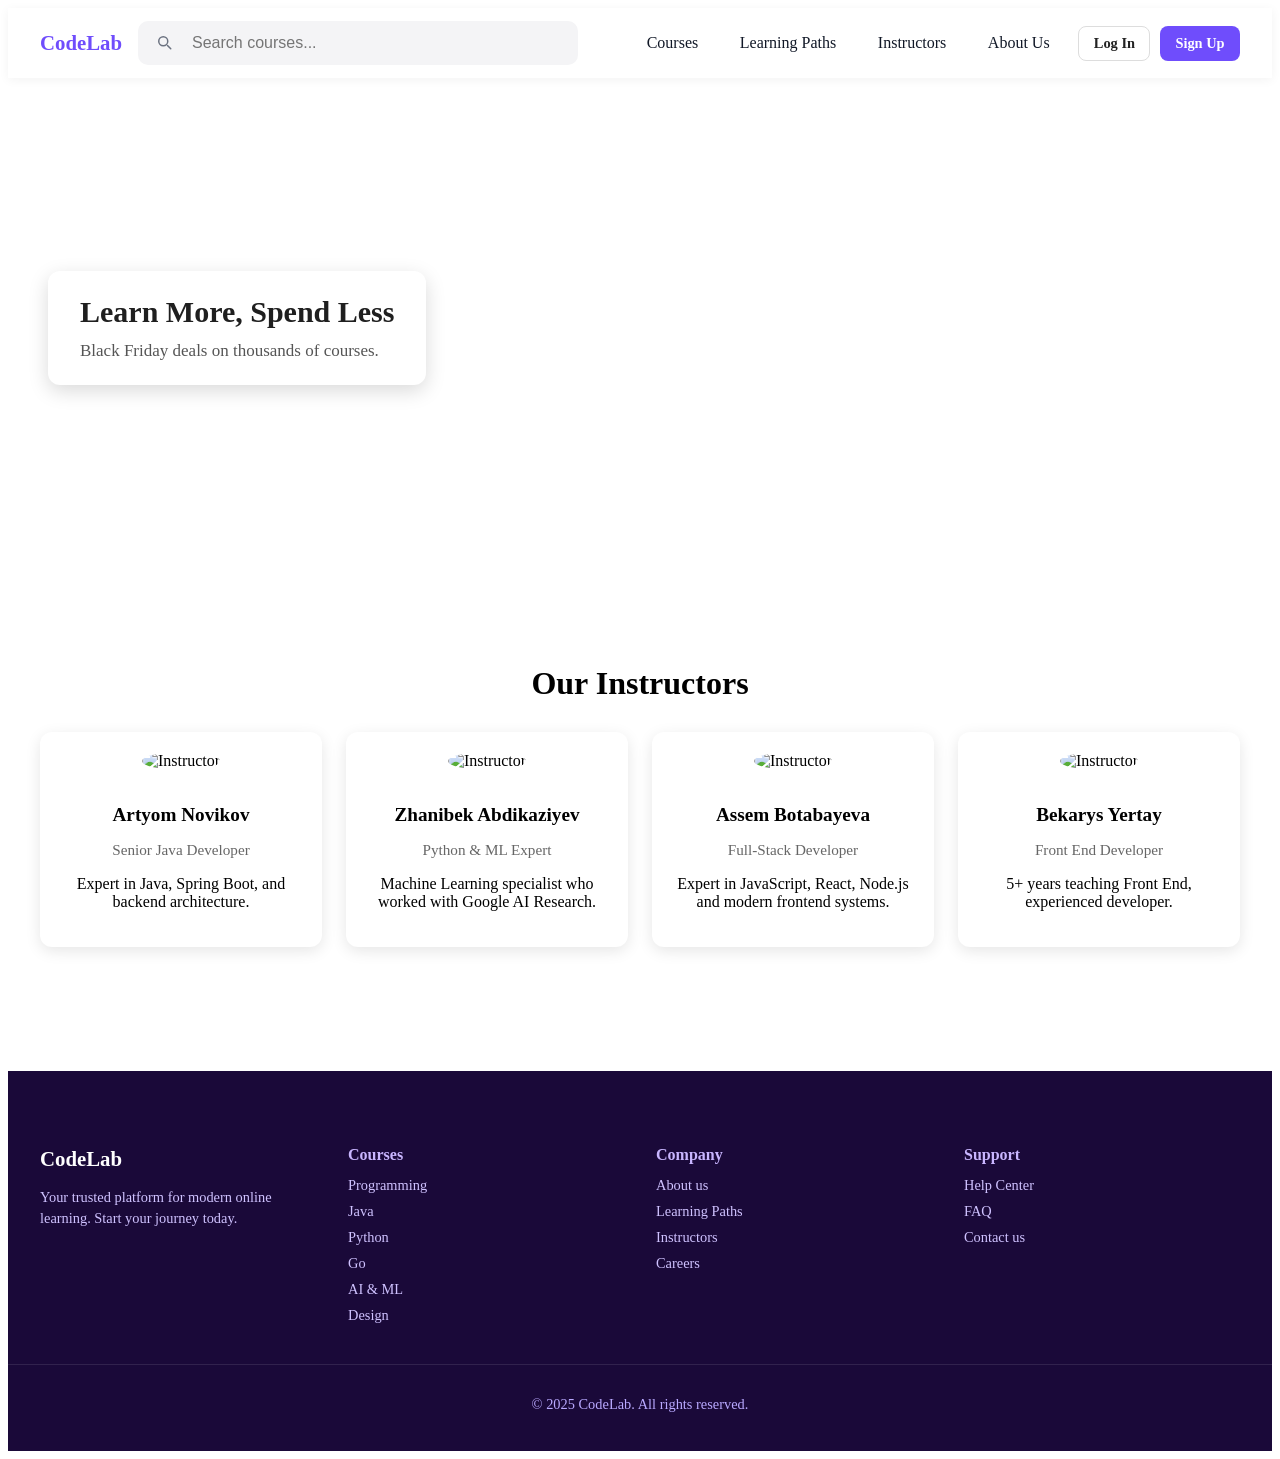
==== main.html @ cbc55494 "Add files via upload" ====
<!DOCTYPE html>
<html lang="en">
<head>
    <meta charset="UTF-8">
    <meta name="viewport" content="width=device-width, initial-scale=1.0">
    <title>Main page </title>
     <link rel="stylesheet" href="main.css">
</head>
<body>
    <header class="site-header">
  <div class="container nav-inner">


    <a class="logo" href="#">CodeLab</a>


    <form class="nav-search" role="search">
      <button type="submit" class="search-btn" aria-label="Search">
        <svg width="18" height="18" viewBox="0 0 24 24" fill="none">
          <path d="M21 21l-4.35-4.35" stroke="currentColor" stroke-width="2" stroke-linecap="round"/>
          <circle cx="11" cy="11" r="6" stroke="currentColor" stroke-width="2" fill="none"/>
        </svg>
      </button>
      <input type="text" placeholder="Search courses..." aria-label="Search">
    </form>


    <nav class="nav-links">
      <ul>
       <li><a href="#courses">Courses</a></li>
        <li><a href="#tracks">Learning Paths</a></li>
        <li><a href="#instructors">Instructors</a></li>
        <li><a href="#about">About Us</a></li>
      </ul>
    </nav>


    <div class="nav-actions">
      <a class="btn login-btn" href="login.html">Log In</a>
      <a class="btn signup-btn" href="register.html">Sign Up</a>
      <button class="burger" aria-expanded="false" onclick="toggleMobileMenu(this)">☰</button>
    </div>

  </div>


  <div class="mobile-menu" id="mobileMenu">
    <form class="mobile-search">
      <input type="text" placeholder="Search courses…" />
      <button type="submit">🔍</button>
    </form>

    <ul>
      <li><a href="#courses">Courses</a></li>
      <li><a href="#tracks">Learning Paths</a></li>
      <li><a href="#instructors">Instructors</a></li>
      <li><a href="login.html">Log In</a></li>
      <li><a class="signup-btn" href="register.html">Sign Up</a></li>
    </ul>
  </div>
</header>

<div >
   <section class="hero">
  <div class="hero-inner">
    <div class="hero-content">
      <h1>Learn More, Spend Less</h1>
      <p>Black Friday deals on thousands of courses.</p>
    </div>
  </div>
</section>

<section id="instructors">
    <div class="container instructors-container">
        <h2 class="instructors-title">Our Instructors</h2>
        <div class="instructor-grid">

            <a href="https://www.linkedin.com/in/artyom-novikov-252265332" target="_blank" class="instructor-link">
                <div class="instructor-card">
                    <img src="https://raw.githubusercontent.com/AssemBota/online_platform/main/5271888733563194931.jpg" alt="Instructor">
                    <h3>Artyom Novikov</h3>
                    <p class="role">Senior Java Developer</p>
                    <p>Expert in Java, Spring Boot, and backend architecture.</p>
                </div>
            </a>

            <a href="https://www.linkedin.com/in/zhanibek-abdikaziyev/" target="_blank" class="instructor-link">
                <div class="instructor-card">
                    <img src="https://raw.githubusercontent.com/AssemBota/online_platform/main/5274085940047580688.jpg" alt="Instructor">
                    <h3>Zhanibek Abdikaziyev</h3>
                    <p class="role">Python & ML Expert</p>
                    <p>Machine Learning specialist who worked with Google AI Research.</p>
                </div>
            </a>

            <a href="https://www.linkedin.com/in/assem-botabayeva-46092b358/" target="_blank" class="instructor-link">
                <div class="instructor-card">
                    <img src="https://raw.githubusercontent.com/AssemBota/online_platform/main/5271888733563194936.jpg" alt="Instructor">
                    <h3>Assem Botabayeva</h3>
                    <p class="role">Full-Stack Developer</p>
                    <p>Expert in JavaScript, React, Node.js and modern frontend systems.</p>
                </div>
            </a>

            <a href="https://www.linkedin.com/in/bekarys-yertay-910a11327/" target="_blank" class="instructor-link">
                <div class="instructor-card">
                    <img src="https://raw.githubusercontent.com/AssemBota/online_platform/main/3942224252365809589.jpg" alt="Instructor">
                    <h3>Bekarys Yertay</h3>
                    <p class="role">Front End Developer</p>
                    <p>5+ years teaching Front End, experienced developer.</p>
                </div>
            </a>

        </div>
    </div>
</section>
</div>
<footer class="footer">
  <div class="container footer-grid">

    <div class="footer-col">
      <h4>CodeLab</h4>
      <p>Your trusted platform for modern online learning.  
         Start your journey today.</p>
    </div>

    <div class="footer-col">
      <h5>Courses</h5>
      <ul>
        <li><a href="#">Programming</a></li>
        <li><a href="#">Java</a></li>
        <li><a href="#">Python</a></li>
        <li><a href="#">Go</a></li>
        <li><a href="#">AI & ML</a></li>
        <li><a href="#">Design</a></li>
      </ul>
    </div>

    <div class="footer-col">
      <h5>Company</h5>
      <ul>
        <li><a href="#">About us</a></li>
        <li><a href="#">Learning Paths</a></li>
        <li><a href="#">Instructors</a></li>
        <li><a href="#">Careers</a></li>
      </ul>
    </div>

    <div class="footer-col">
      <h5>Support</h5>
      <ul>
        <li><a href="#">Help Center</a></li>
        <li><a href="#">FAQ</a></li>
        <li><a href="#">Contact us</a></li>
      </ul>
    </div>

  </div>

  <div class="footer-bottom">
    <p>© 2025 CodeLab. All rights reserved.</p>
  </div>
</footer>


</body>
</html>
---- main.css ----
:root{
  --primary:#6f4dfc;
  --bg:#ffffff;
  --gray:#6b7280;
  --text:#111827;
  --container:1200px;
}


.site-header{
  background:var(--bg);
  box-shadow:0 2px 10px rgba(0,0,0,0.05);
  position:sticky;
  top:0;
  z-index:100;
}

.container{
  max-width:var(--container);
  margin:0 auto;
  padding:0 1rem;
}


.nav-inner{
  height:70px;
  display:flex;
  align-items:center;
  justify-content:space-between;
  gap:1rem;
}


.logo{
  font-size:1.3rem;
  font-weight:700;
  text-decoration:none;
  color:var(--primary);
}


.nav-search{
  flex:1;
  max-width:600px;
  display:flex;
  align-items:center;
  gap:.4rem;
  padding:.4rem .7rem;
  background:#f4f4f6;
  border-radius:10px;
}

.nav-search input{
  flex:1;
  border:none;
  background:none;
  padding:.4rem;
  font-size:1rem;
}

.nav-search button{
  border:none;
  background:none;
  cursor:pointer;
  color:var(--gray);
}


.nav-links ul{
  list-style:none;
  display:flex;
  gap:1rem;
}

.nav-links a{
  text-decoration:none;
  color:var(--text);
  padding:.4rem .8rem;
  border-radius:8px;
}

.nav-links a:hover{
  background:#f2f2f5;
}


.nav-actions{
  display:flex;
  align-items:center;
  gap:.6rem;
}

.btn{
  padding:.5rem .9rem;
  border:1px solid transparent;
  border-radius:8px;
  text-decoration:none;
  font-weight:600;
  font-size:.9rem;
}

.login-btn{
  border:1px solid #ddd;
  color:#222;
}

.signup-btn{
  background:var(--primary);
  color:white;
}

.burger{
  display:none;
  border:none;
  background:none;
  font-size:1.5rem;
  cursor:pointer;
}


.mobile-menu{
  display:none;
  padding:1rem;
  border-top:1px solid #eee;
  background:#fff;
}

.mobile-menu ul{
  list-style:none;
  padding:0;
  margin-top:1rem;
  display:flex;
  flex-direction:column;
  gap:.8rem;
}

.mobile-menu a{
  text-decoration:none;
  color:#222;
}

.mobile-search{
  display:flex;
  gap:.5rem;
}

.mobile-search input{
  flex:1;
  padding:.5rem;
  border:1px solid #ccc;
  border-radius:8px;
}


@media (max-width:900px){
  .nav-search{
    display:none;
  }
  .nav-links{
    display:none;
  }
  .burger{
    display:block;
  }
}
.hero {
    width: 100%;
    background-color: #ffffff;
    padding: 40px 0;
}

.hero-inner {
    max-width: 1300px;  
    height: 420px;       
    margin: 0 auto;      
    background-image: url("https://img-c.udemycdn.com/notices/web_carousel_slide/image/5ab81bd5-af55-4235-9f1e-07cdc7ce0b93.jpg");
    background-size: cover;
    background-position: center;
    background-repeat: no-repeat;
    border-radius: 0;   
    display: flex;
    align-items: center;
    padding-left: 40px; 
}

.hero-content {
    background: white;
    padding: 24px 32px;
    border-radius: 12px;
    max-width: 420px;
    box-shadow: 0 6px 20px rgba(0,0,0,0.15);
}

.hero-content h1 {
    margin: 0 0 12px;
    font-size: 30px;
    color: #1f1f1f;
}

.hero-content p {
    margin: 0;
    color: #555;
    font-size: 17px;
}


/* ===== FOOTER ===== */
.footer {
  background: #1a0939; 
  color: #e8e0ff;
  padding: 3rem 0 1.5rem;
  margin-top: 4rem;
}

.footer-grid {
  display: grid;
  grid-template-columns: repeat(auto-fit, minmax(180px, 1fr));
  gap: 2rem;
}

.footer-col h4 {
  font-size: 1.3rem;
  margin-bottom: 1rem;
  color: #ffffff;
  font-weight: 700;
}

.footer-col h5 {
  font-size: 1rem;
  margin-bottom: 0.8rem;
  color: #c9b6ff;
  font-weight: 600;
}

.footer-col p {
  color: #cfc2ff;
  font-size: 0.9rem;
  line-height: 1.5;
}

.footer-col ul {
  list-style: none;
  padding: 0;
  margin: 0;
}

.footer-col ul li {
  margin-bottom: 0.5rem;
}

.footer-col ul li a {
  color: #cfc2ff;
  text-decoration: none;
  font-size: 0.9rem;
  transition: 0.3s;
}

.footer-col ul li a:hover {
  color: #ffffff;
  padding-left: 4px;
}

.footer-bottom {
  text-align: center;
  margin-top: 2rem;
  padding-top: 1rem;
  border-top: 1px solid rgba(255, 255, 255, 0.1);
  font-size: 0.9rem;
  color: #b9a9ff;
}
#instructors {
  padding: 60px 0;
  background: white;
}

.instructors-title {
  font-size: 2rem;
  font-weight: 700;
  margin-bottom: 30px;
  text-align: center;
  color: black;
}

.instructor-grid {
  display: grid;
  grid-template-columns: repeat(auto-fit, minmax(250px, 1fr));
  gap: 1.5rem;
}

.instructor-card {
  background: white;
  padding: 20px;
  border-radius: 12px;
  box-shadow: 0 4px 15px rgba(0,0,0,0.1);
  text-align: center;
  transition: 0.25s;
}

.instructor-card:hover {
  transform: translateY(-4px);
  box-shadow: 0 6px 18px rgba(0,0,0,0.12);
}

.instructor-card img {
  width: 110px;
  height: 110px;
  border-radius: 50%;
  object-fit: cover;
  margin-bottom: 15px;
}

.instructor-card h3 {
  font-size: 1.2rem;
  margin-bottom: 8px;
}

.instructor-card .role {
  font-size: 0.95rem;
  color: #666;
  margin-bottom: 12px;
}
.instructor-link {
    text-decoration: none;
    color: inherit;
}

.instructor-link .instructor-card {
    transition: transform 0.25s ease, box-shadow 0.25s ease;
}

.instructor-link .instructor-card:hover {
    transform: scale(1.03);
    box-shadow: 0 8px 20px rgba(0,0,0,0.15);
    cursor: pointer;
}
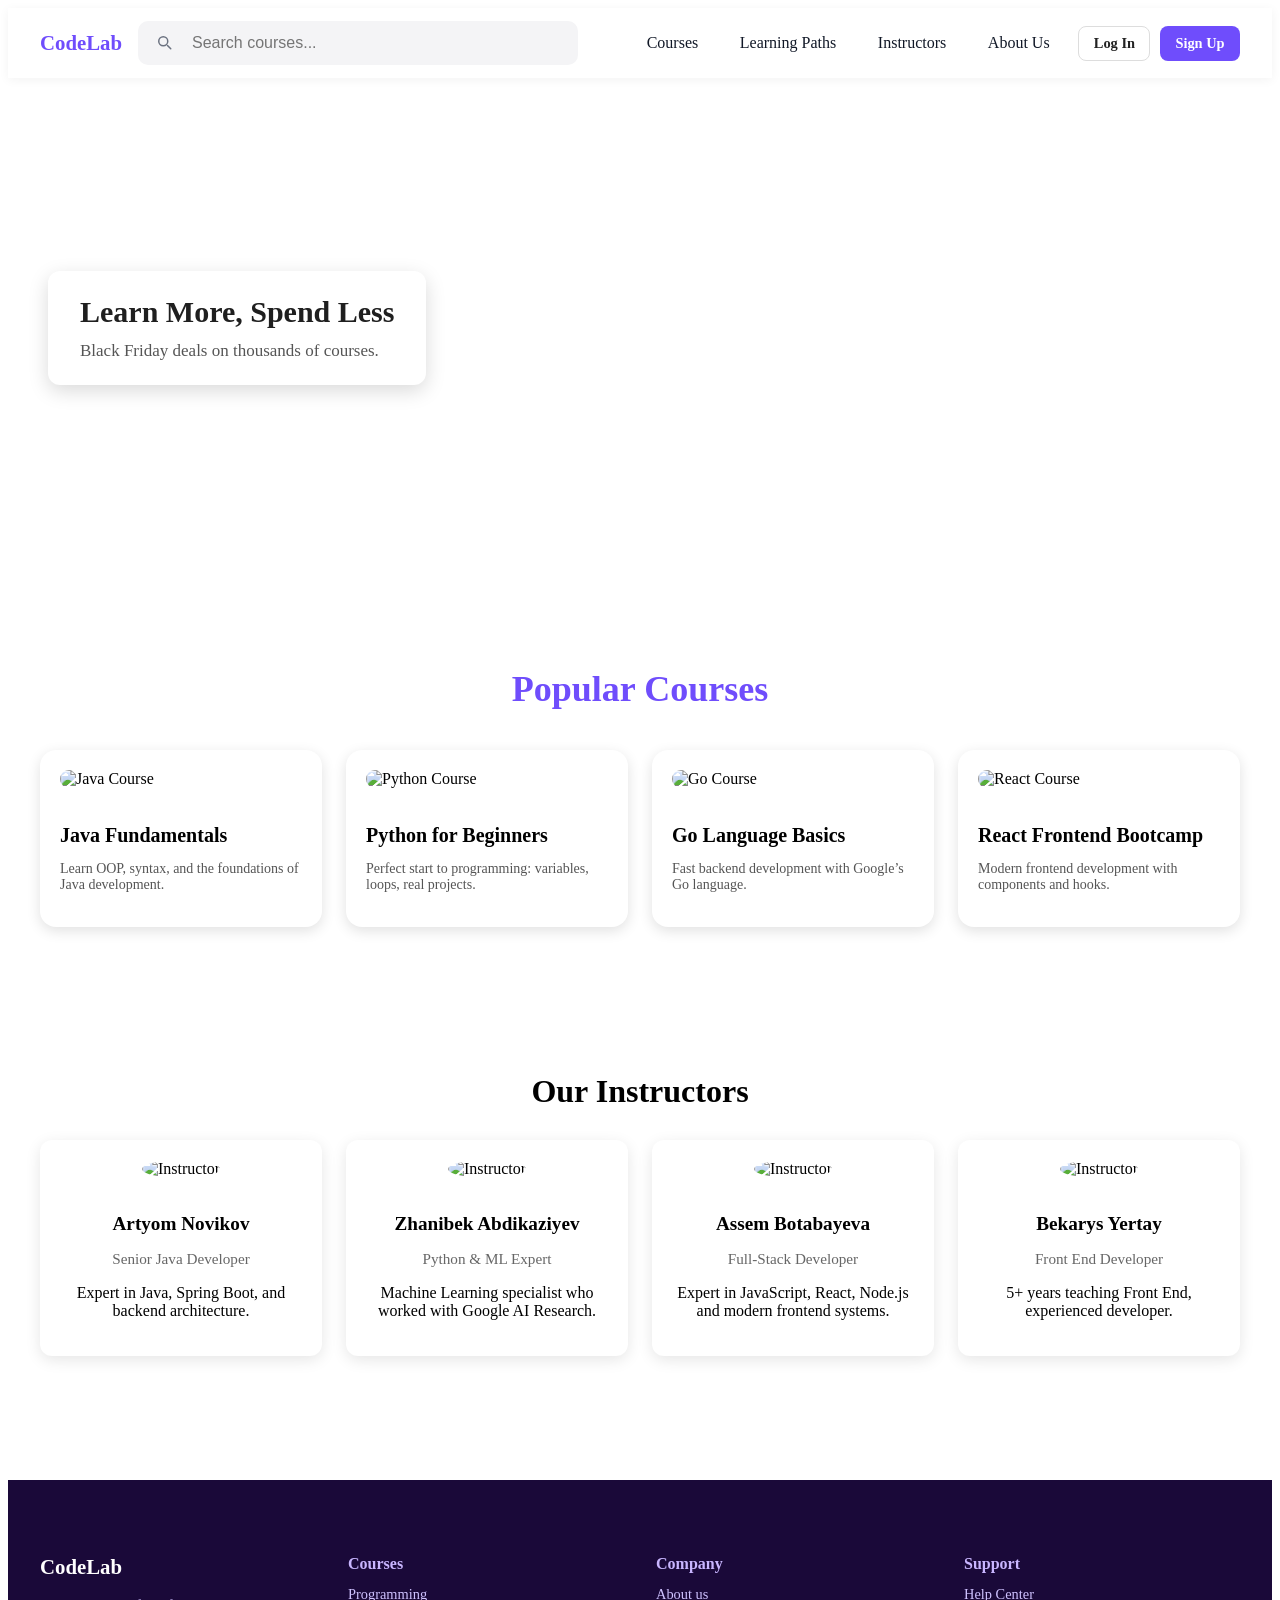
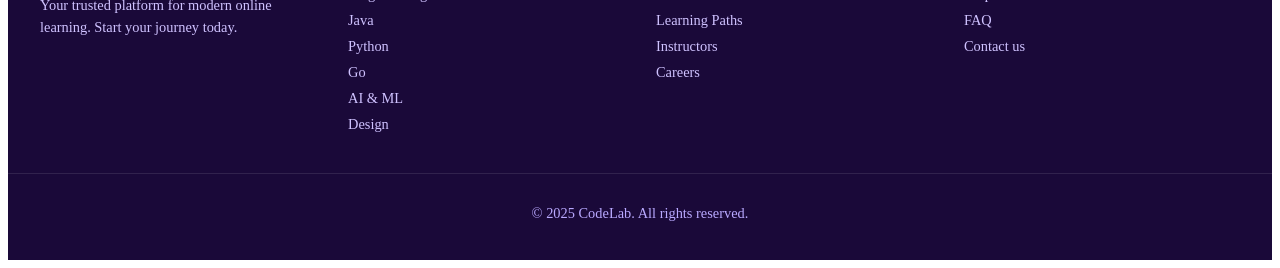
==== commit 18d86bc4: "update: improved course section and card design" ====
--- a/main.html
+++ b/main.html
@@ -69,6 +69,43 @@
     </div>
   </div>
 </section>
+<section id="courses" class="courses-section">
+  <div class="container">
+    <h2 class="section-title">Popular Courses</h2>
+
+    <div class="courses-grid">
+
+     
+      <div class="course-card" onclick="window.location.href='java.html'">
+        <img src="https://img.icons8.com/color/512/java-coffee-cup-logo.png" alt="Java Course">
+        <h3>Java Fundamentals</h3>
+        <p>Learn OOP, syntax, and the foundations of Java development.</p>
+      </div>
+
+      
+      <div class="course-card" onclick="window.location.href='python.html'">
+        <img src="https://img.icons8.com/color/512/python.png" alt="Python Course">
+        <h3>Python for Beginners</h3>
+        <p>Perfect start to programming: variables, loops, real projects.</p>
+      </div>
+
+      
+      <div class="course-card" onclick="window.location.href='go.html'">
+        <img src="https://img.icons8.com/color/512/golang.png" alt="Go Course">
+        <h3>Go Language Basics</h3>
+        <p>Fast backend development with Google’s Go language.</p>
+      </div>
+
+      
+      <div class="course-card" onclick="window.location.href='react.html'">
+        <img src="https://img.icons8.com/color/512/react-native.png" alt="React Course">
+        <h3>React Frontend Bootcamp</h3>
+        <p>Modern frontend development with components and hooks.</p>
+      </div>
+
+    </div>
+  </div>
+</section>
 
 <section id="instructors">
     <div class="container instructors-container">
@@ -114,6 +151,7 @@
         </div>
     </div>
 </section>
+
 </div>
 <footer class="footer">
   <div class="container footer-grid">
--- a/main.css
+++ b/main.css
@@ -204,6 +204,354 @@
     font-size: 17px;
 }
 
+.course-hero {
+  position: relative;
+  width: 100%;
+  height: 320px;
+  overflow: hidden;
+  border-radius: 12px;
+  margin-top: 20px;
+}
+
+.course-hero img {
+  width: 100%;
+  height: 100%;
+  object-fit: cover;
+  filter: brightness(65%);
+}
+
+.course-hero-text {
+  position: absolute;
+  bottom: 30px;
+  left: 40px;
+  color: white;
+}
+
+.course-hero-text h1 {
+  margin: 0;
+  font-size: 40px;
+  font-weight: 700;
+}
+
+.course-content {
+  margin-top: 40px;
+}
+
+.course-img {
+  width: 120px;
+  margin-top: 20px;
+}
+
+.learn-list li {
+  margin-bottom: 8px;
+}
+
+.big-btn {
+  display: inline-block;
+  margin-top: 25px;
+  padding: 12px 24px;
+  font-size: 18px;
+}
+
+/* COURSES SECTION */
+.courses-section {
+  padding: 60px 0;
+}
+
+
+.section-title {
+  text-align: center;
+  font-size: 36px;
+  margin-bottom: 40px;
+  color:var(--primary);
+}
+
+.courses-grid {
+  display: grid;
+  grid-template-columns: repeat(4, 1fr);
+  gap: 24px;
+  max-width: 1200px;
+  margin: 0 auto;
+}
+
+.course-card {
+  background: #ffffff;
+  border-radius: 16px;
+  padding: 20px;
+  box-shadow: 0 4px 14px rgba(0,0,0,0.12);
+  cursor: pointer;
+  transition: 0.3s;
+
+}
+
+.course-card:hover {
+  transform: translateY(-5px);
+  box-shadow: 0 8px 20px rgba(0,0,0,0.18);
+}
+
+.course-card img {
+  width: 100%;
+  border-radius: 12px;
+  height: 170px;
+  object-fit: cover;
+  margin-bottom: 16px;
+}
+
+.course-card h3 {
+  font-size: 20px;
+  margin-bottom: 6px;
+}
+
+.course-card p {
+  color: #555;
+  font-size: 14px;
+}
+.course-card {
+  cursor: pointer;
+  transition: transform 0.2s, box-shadow 0.2s;
+}
+
+.course-card:hover {
+  transform: translateY(-5px);
+  box-shadow: 0 8px 20px rgba(0,0,0,0.15);
+}
+
+
+/* WHY JAVA TITLE */
+.why-title {
+  text-align: center;
+  font-size: 38px;
+  margin-top: 80px;
+  margin-bottom: 50px;
+  font-weight: 700;
+  color: #1f1f1f;
+}
+
+/* GRID */
+.why-grid {
+  max-width: 1300px;
+  margin: 0 auto;
+  display: grid;
+  grid-template-columns: repeat(3, 1fr);
+  gap: 35px;
+}
+
+/* CARD */
+.why-card {
+  background: #f4f4f6; /* сероватый — как ты хотела */
+  border-radius: 22px;
+  padding: 35px;
+  display: flex;
+  justify-content: space-between;
+  align-items: center;
+  gap: 20px;
+  box-shadow: 0 12px 35px rgba(0, 0, 0, 0.08);
+  transition: 0.3s;
+  min-height: 260px; /* карточки больше */
+}
+
+.why-card:hover {
+  transform: translateY(-6px);
+  box-shadow: 0 18px 40px rgba(0, 0, 0, 0.12);
+}
+
+/* TEXT */
+.why-text h3 {
+  font-size: 22px;
+  font-weight: 700;
+  margin-bottom: 12px;
+}
+
+.why-text p {
+  font-size: 17px;
+  line-height: 1.5;
+  margin-bottom: 14px;
+  color: #444;
+}
+
+.quote-author {
+  font-size: 14px;
+  color: #666;
+}
+
+/* IMAGE */
+.why-card img {
+  width: 130px;
+  height: auto;
+  object-fit: contain;
+}
+
+
+
+/* Images */
+/* Title */
+.salary-title {
+  text-align: center;
+  font-size: 36px;
+  margin-top: 80px;
+  margin-bottom: 40px;
+  font-weight: 700;
+}
+
+
+.salary-cards {
+  display: grid;
+  grid-template-columns: repeat(3, 1fr);
+  gap: 32px;
+  max-width: 1200px;
+  margin: 0 auto 80px;
+  align-items: end; /* <-- важное: выравнивание по нижнему краю */
+  padding: 0 20px;
+}
+
+/* Общий стиль карточки */
+.salary-card {
+  background: #F3EEFF;
+  border-radius: 20px;
+  padding: 28px 24px; 
+  text-align: center;
+  box-shadow: 0px 10px 30px rgba(0,0,0,0.06);
+  display: flex;
+  flex-direction: column;
+  justify-content: center;
+  transition: transform .18s ease, box-shadow .18s ease;
+}
+
+
+.salary-card:hover {
+  transform: translateY(-6px);
+  box-shadow: 0px 18px 40px rgba(0,0,0,0.08);
+}
+
+
+.salary-card1 { min-height: 140px; }  
+.salary-card2 { min-height: 240px; }  
+.salary-card3 { min-height: 360px; }  
+
+
+.salary-card h3 {
+  font-size: 28px;
+  margin: 6px 0 12px;
+  font-weight: 700;
+  color: #111;
+}
+
+
+.level-badge {
+  display: inline-block;
+  background: #ffffff;
+  border-radius: 20px;
+  padding: 6px 14px;
+  font-size: 13px;
+  color: #333;
+  box-shadow: 0 2px 6px rgba(0,0,0,0.04);
+  margin-bottom: 12px;
+}
+
+
+.salary-card p {
+  color: #555;
+  margin-top: 8px;
+  font-size: 15px;
+}
+
+
+.salary-img {
+  width: 110px;
+  height: auto;
+  margin: 8px auto 12px;
+  display: block;
+  object-fit: contain;
+}
+
+
+.salary-card p {
+  margin-bottom: 8px;
+}
+
+/* RESPONSIVE: на мобилках — один столбец */
+@media (max-width: 900px) {
+  .salary-cards {
+    grid-template-columns: 1fr;
+    gap: 20px;
+    align-items: stretch;
+    padding: 0 16px;
+  }
+  .salary-card1, .salary-card2, .salary-card3 {
+    min-height: auto; 
+  }
+}
+#instructors {
+  padding: 60px 0;
+  background: white;
+}
+
+.instructors-title {
+  font-size: 2rem;
+  font-weight: 700;
+  margin-bottom: 30px;
+  text-align: center;
+  color: black;
+}
+
+.instructor-grid {
+  display: grid;
+  grid-template-columns: repeat(auto-fit, minmax(250px, 1fr));
+  gap: 1.5rem;
+}
+
+.instructor-card {
+  background: white;
+  padding: 20px;
+  border-radius: 12px;
+  box-shadow: 0 4px 15px rgba(0,0,0,0.1);
+  text-align: center;
+  transition: 0.25s;
+}
+
+.instructor-card:hover {
+  transform: translateY(-4px);
+  box-shadow: 0 6px 18px rgba(0,0,0,0.12);
+}
+
+.instructor-card img {
+  width: 110px;
+  height: 110px;
+  border-radius: 50%;
+  object-fit: cover;
+  margin-bottom: 15px;
+}
+
+.instructor-card h3 {
+  font-size: 1.2rem;
+  margin-bottom: 8px;
+}
+
+.instructor-card .role {
+  font-size: 0.95rem;
+  color: #666;
+  margin-bottom: 12px;
+}
+.instructor-link {
+    text-decoration: none;
+    color: inherit;
+}
+
+.instructor-link .instructor-card {
+    transition: transform 0.25s ease, box-shadow 0.25s ease;
+}
+
+.instructor-link .instructor-card:hover {
+    transform: scale(1.03);
+    box-shadow: 0 8px 20px rgba(0,0,0,0.15);
+    cursor: pointer;
+}
+
+
+
+
+
+
 
 /* ===== FOOTER ===== */
 .footer {
@@ -269,68 +617,4 @@
   font-size: 0.9rem;
   color: #b9a9ff;
 }
-#instructors {
-  padding: 60px 0;
-  background: white;
-}
-
-.instructors-title {
-  font-size: 2rem;
-  font-weight: 700;
-  margin-bottom: 30px;
-  text-align: center;
-  color: black;
-}
-
-.instructor-grid {
-  display: grid;
-  grid-template-columns: repeat(auto-fit, minmax(250px, 1fr));
-  gap: 1.5rem;
-}
-
-.instructor-card {
-  background: white;
-  padding: 20px;
-  border-radius: 12px;
-  box-shadow: 0 4px 15px rgba(0,0,0,0.1);
-  text-align: center;
-  transition: 0.25s;
-}
-
-.instructor-card:hover {
-  transform: translateY(-4px);
-  box-shadow: 0 6px 18px rgba(0,0,0,0.12);
-}
-
-.instructor-card img {
-  width: 110px;
-  height: 110px;
-  border-radius: 50%;
-  object-fit: cover;
-  margin-bottom: 15px;
-}
-
-.instructor-card h3 {
-  font-size: 1.2rem;
-  margin-bottom: 8px;
-}
-
-.instructor-card .role {
-  font-size: 0.95rem;
-  color: #666;
-  margin-bottom: 12px;
-}
-.instructor-link {
-    text-decoration: none;
-    color: inherit;
-}
-
-.instructor-link .instructor-card {
-    transition: transform 0.25s ease, box-shadow 0.25s ease;
-}
-
-.instructor-link .instructor-card:hover {
-    transform: scale(1.03);
-    box-shadow: 0 8px 20px rgba(0,0,0,0.15);
-    cursor: pointer;
-}
+
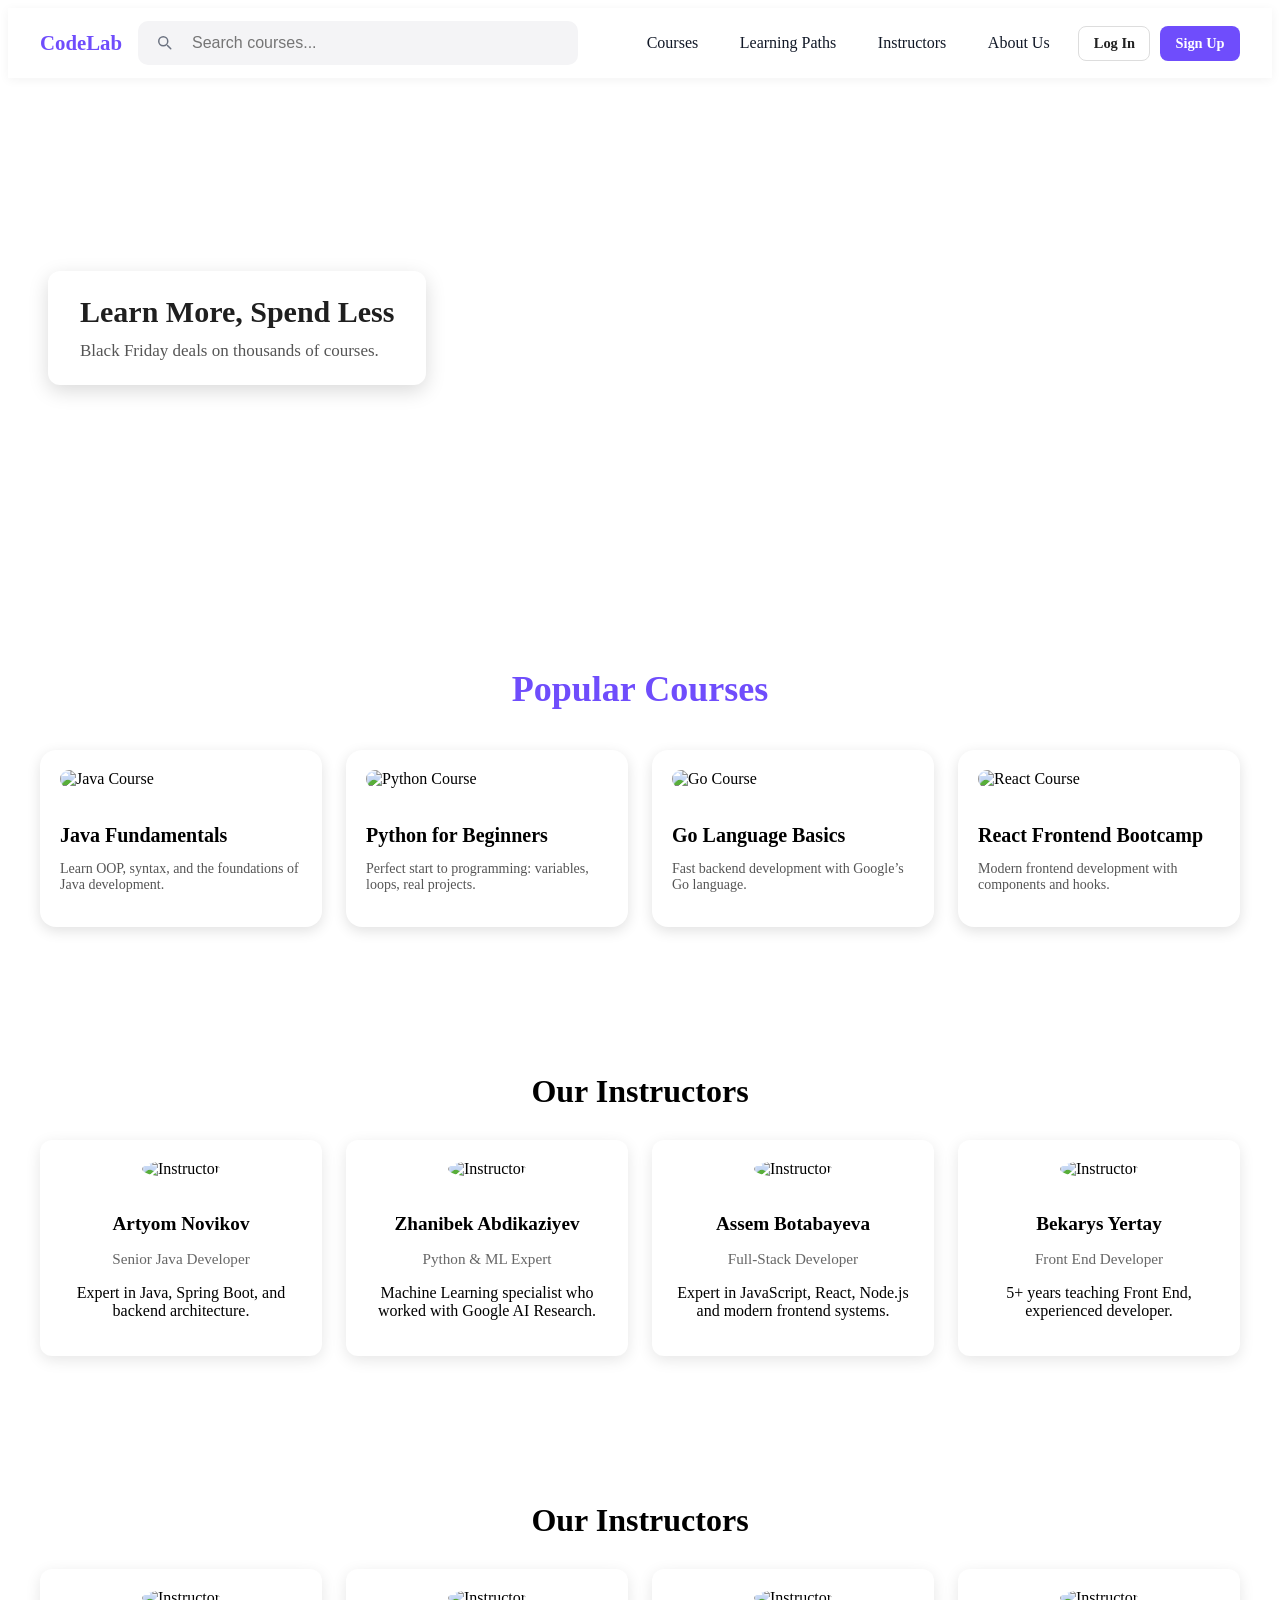
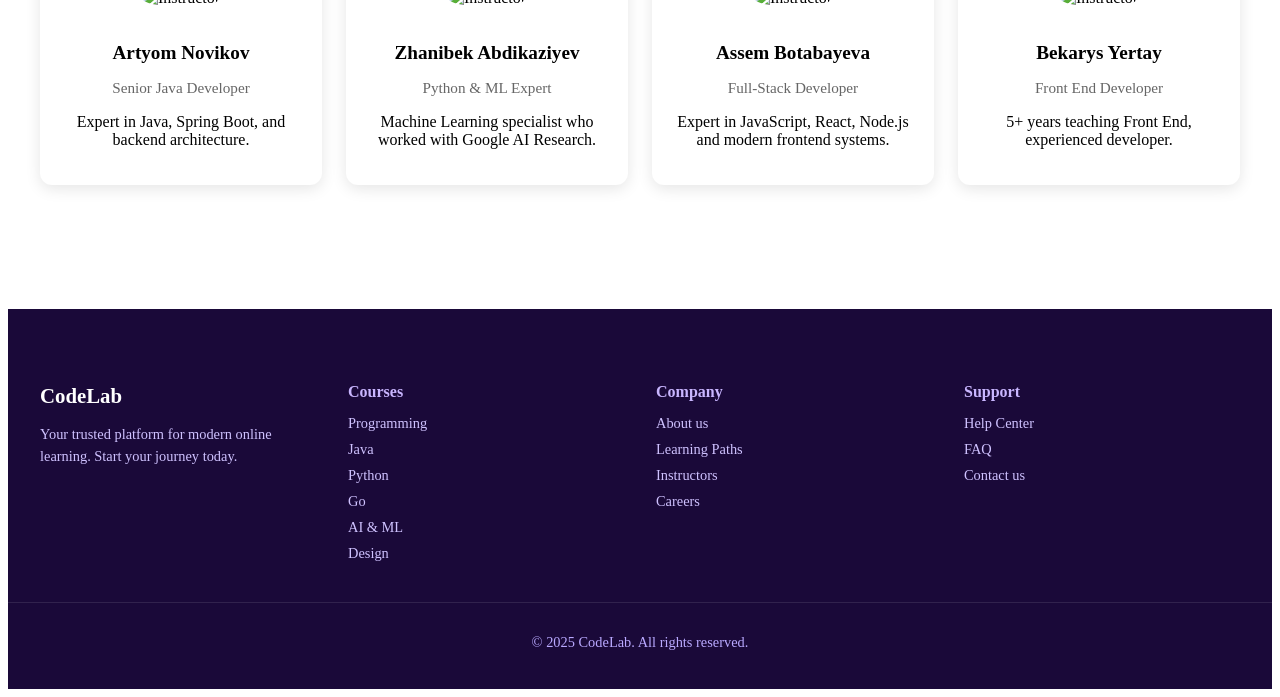
==== commit cb11d63b: "Merge branch 'main' of https://github.com/AssemBota/online_platform" ====
--- a/main.html
+++ b/main.html
@@ -152,6 +152,50 @@
     </div>
 </section>
 
+<section id="instructors">
+    <div class="container instructors-container">
+        <h2 class="instructors-title">Our Instructors</h2>
+        <div class="instructor-grid">
+
+            <a href="https://www.linkedin.com/in/artyom-novikov-252265332" target="_blank" class="instructor-link">
+                <div class="instructor-card">
+                    <img src="https://raw.githubusercontent.com/AssemBota/online_platform/main/5271888733563194931.jpg" alt="Instructor">
+                    <h3>Artyom Novikov</h3>
+                    <p class="role">Senior Java Developer</p>
+                    <p>Expert in Java, Spring Boot, and backend architecture.</p>
+                </div>
+            </a>
+
+            <a href="https://www.linkedin.com/in/zhanibek-abdikaziyev/" target="_blank" class="instructor-link">
+                <div class="instructor-card">
+                    <img src="https://raw.githubusercontent.com/AssemBota/online_platform/main/5274085940047580688.jpg" alt="Instructor">
+                    <h3>Zhanibek Abdikaziyev</h3>
+                    <p class="role">Python & ML Expert</p>
+                    <p>Machine Learning specialist who worked with Google AI Research.</p>
+                </div>
+            </a>
+
+            <a href="https://www.linkedin.com/in/assem-botabayeva-46092b358/" target="_blank" class="instructor-link">
+                <div class="instructor-card">
+                    <img src="https://raw.githubusercontent.com/AssemBota/online_platform/main/5271888733563194936.jpg" alt="Instructor">
+                    <h3>Assem Botabayeva</h3>
+                    <p class="role">Full-Stack Developer</p>
+                    <p>Expert in JavaScript, React, Node.js and modern frontend systems.</p>
+                </div>
+            </a>
+
+            <a href="https://www.linkedin.com/in/bekarys-yertay-910a11327/" target="_blank" class="instructor-link">
+                <div class="instructor-card">
+                    <img src="https://raw.githubusercontent.com/AssemBota/online_platform/main/3942224252365809589.jpg" alt="Instructor">
+                    <h3>Bekarys Yertay</h3>
+                    <p class="role">Front End Developer</p>
+                    <p>5+ years teaching Front End, experienced developer.</p>
+                </div>
+            </a>
+
+        </div>
+    </div>
+</section>
 </div>
 <footer class="footer">
   <div class="container footer-grid">
--- a/main.css
+++ b/main.css
@@ -617,4 +617,68 @@
   font-size: 0.9rem;
   color: #b9a9ff;
 }
-
+#instructors {
+  padding: 60px 0;
+  background: white;
+}
+
+.instructors-title {
+  font-size: 2rem;
+  font-weight: 700;
+  margin-bottom: 30px;
+  text-align: center;
+  color: black;
+}
+
+.instructor-grid {
+  display: grid;
+  grid-template-columns: repeat(auto-fit, minmax(250px, 1fr));
+  gap: 1.5rem;
+}
+
+.instructor-card {
+  background: white;
+  padding: 20px;
+  border-radius: 12px;
+  box-shadow: 0 4px 15px rgba(0,0,0,0.1);
+  text-align: center;
+  transition: 0.25s;
+}
+
+.instructor-card:hover {
+  transform: translateY(-4px);
+  box-shadow: 0 6px 18px rgba(0,0,0,0.12);
+}
+
+.instructor-card img {
+  width: 110px;
+  height: 110px;
+  border-radius: 50%;
+  object-fit: cover;
+  margin-bottom: 15px;
+}
+
+.instructor-card h3 {
+  font-size: 1.2rem;
+  margin-bottom: 8px;
+}
+
+.instructor-card .role {
+  font-size: 0.95rem;
+  color: #666;
+  margin-bottom: 12px;
+}
+.instructor-link {
+    text-decoration: none;
+    color: inherit;
+}
+
+.instructor-link .instructor-card {
+    transition: transform 0.25s ease, box-shadow 0.25s ease;
+}
+
+.instructor-link .instructor-card:hover {
+    transform: scale(1.03);
+    box-shadow: 0 8px 20px rgba(0,0,0,0.15);
+    cursor: pointer;
+}
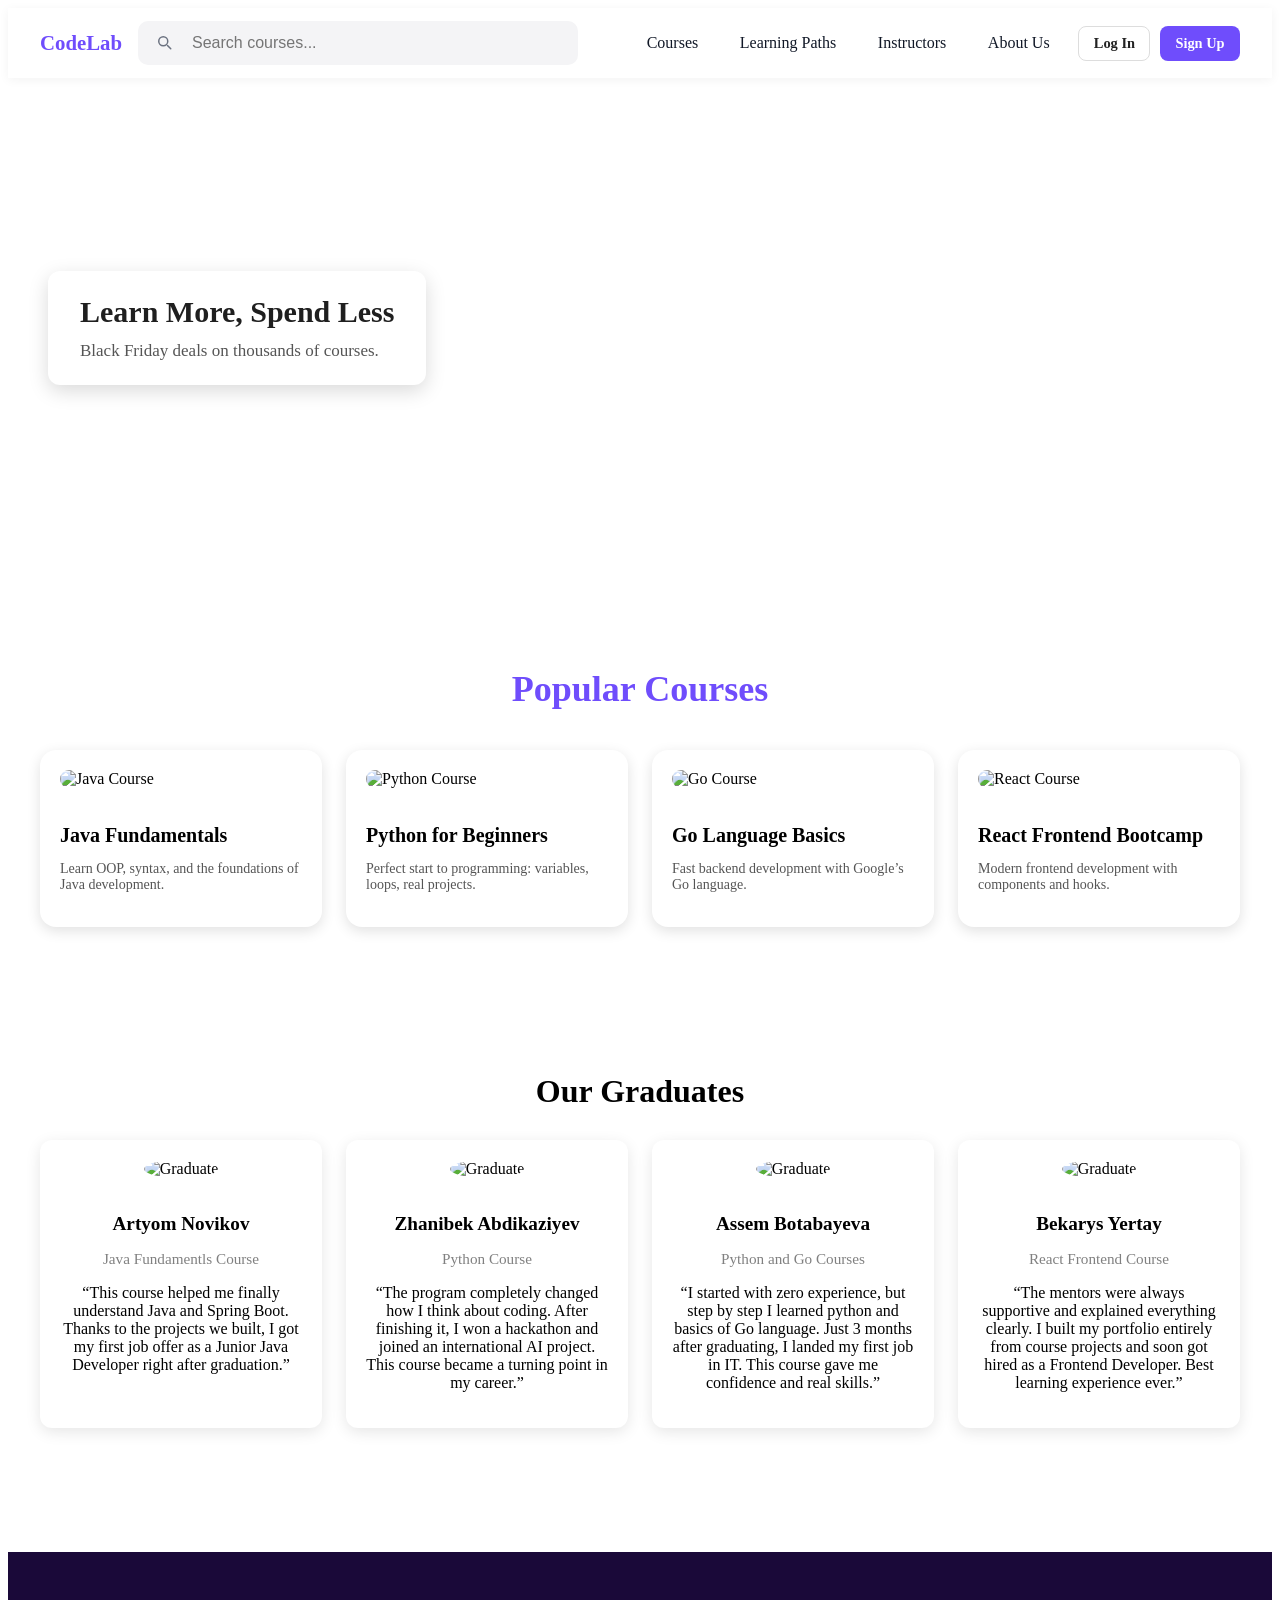
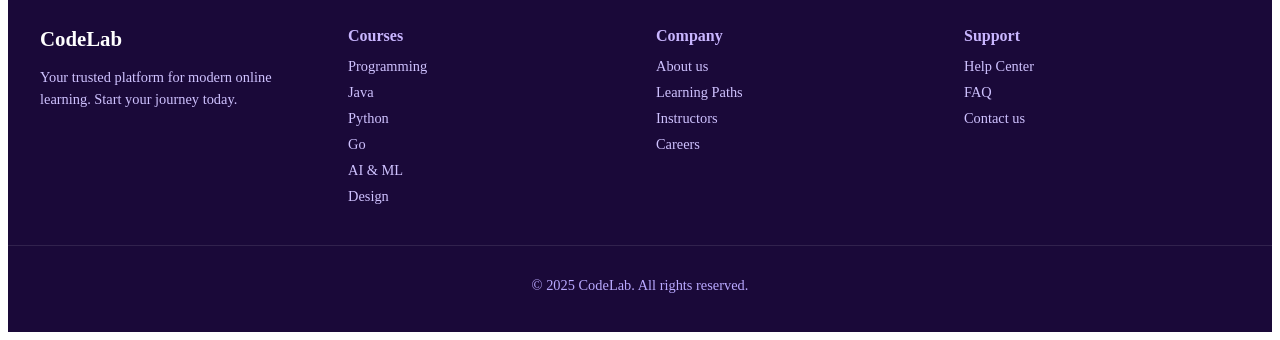
==== commit 4fffa6dd: "Add files via upload" ====
--- a/main.html
+++ b/main.html
@@ -107,95 +107,45 @@
   </div>
 </section>
 
-<section id="instructors">
-    <div class="container instructors-container">
-        <h2 class="instructors-title">Our Instructors</h2>
-        <div class="instructor-grid">
-
-            <a href="https://www.linkedin.com/in/artyom-novikov-252265332" target="_blank" class="instructor-link">
-                <div class="instructor-card">
-                    <img src="https://raw.githubusercontent.com/AssemBota/online_platform/main/5271888733563194931.jpg" alt="Instructor">
-                    <h3>Artyom Novikov</h3>
-                    <p class="role">Senior Java Developer</p>
-                    <p>Expert in Java, Spring Boot, and backend architecture.</p>
-                </div>
-            </a>
-
-            <a href="https://www.linkedin.com/in/zhanibek-abdikaziyev/" target="_blank" class="instructor-link">
-                <div class="instructor-card">
-                    <img src="https://raw.githubusercontent.com/AssemBota/online_platform/main/5274085940047580688.jpg" alt="Instructor">
-                    <h3>Zhanibek Abdikaziyev</h3>
-                    <p class="role">Python & ML Expert</p>
-                    <p>Machine Learning specialist who worked with Google AI Research.</p>
-                </div>
-            </a>
-
-            <a href="https://www.linkedin.com/in/assem-botabayeva-46092b358/" target="_blank" class="instructor-link">
-                <div class="instructor-card">
-                    <img src="https://raw.githubusercontent.com/AssemBota/online_platform/main/5271888733563194936.jpg" alt="Instructor">
-                    <h3>Assem Botabayeva</h3>
-                    <p class="role">Full-Stack Developer</p>
-                    <p>Expert in JavaScript, React, Node.js and modern frontend systems.</p>
-                </div>
-            </a>
-
-            <a href="https://www.linkedin.com/in/bekarys-yertay-910a11327/" target="_blank" class="instructor-link">
-                <div class="instructor-card">
-                    <img src="https://raw.githubusercontent.com/AssemBota/online_platform/main/3942224252365809589.jpg" alt="Instructor">
-                    <h3>Bekarys Yertay</h3>
-                    <p class="role">Front End Developer</p>
-                    <p>5+ years teaching Front End, experienced developer.</p>
-                </div>
-            </a>
+<section id="graduates">
+    <div class="container graduates-container">
+        <h2 class="graduates-title">Our Graduates</h2>
+        <div class="graduate-grid">
+
+            <div class="graduate-card">
+                <img src="https://raw.githubusercontent.com/AssemBota/online_platform/main/5271888733563194931.jpg" alt="Graduate">
+                <h3>Artyom Novikov</h3>
+                <p class="role">Java Fundamentls Course</p>
+                <p>“This course helped me finally understand Java and Spring Boot. Thanks to the projects we built, I got my first job offer as a Junior Java Developer right after graduation.”</p>
+            </div>
+
+            <div class="graduate-card">
+                <img src="https://raw.githubusercontent.com/AssemBota/online_platform/main/5274085940047580688.jpg" alt="Graduate">
+                <h3>Zhanibek Abdikaziyev</h3>
+                <p class="role">Python Course</p>
+                <p>“The program completely changed how I think about coding. After finishing it, I won a hackathon and joined an international AI project. This course became a turning point in my career.”</p>
+            </div>
+
+            <div class="graduate-card">
+                <img src="https://raw.githubusercontent.com/AssemBota/online_platform/main/5271888733563194936.jpg" alt="Graduate">
+                <h3>Assem Botabayeva</h3>
+                <p class="role">Python and Go Courses</p>
+                <p>“I started with zero experience, but step by step I learned python and basics of Go language. Just 3 months after graduating, I landed my first job in IT. This course gave me confidence and real skills.”</p>
+            </div>
+
+            <div class="graduate-card">
+                <img src="https://raw.githubusercontent.com/AssemBota/online_platform/main/3942224252365809589.jpg" alt="Graduate">
+                <h3>Bekarys Yertay</h3>
+                <p class="role">React Frontend Course</p>
+                <p>“The mentors were always supportive and explained everything clearly. I built my portfolio entirely from course projects and soon got hired as a Frontend Developer. Best learning experience ever.”</p>
+            </div>
 
         </div>
     </div>
 </section>
 
-<section id="instructors">
-    <div class="container instructors-container">
-        <h2 class="instructors-title">Our Instructors</h2>
-        <div class="instructor-grid">
-
-            <a href="https://www.linkedin.com/in/artyom-novikov-252265332" target="_blank" class="instructor-link">
-                <div class="instructor-card">
-                    <img src="https://raw.githubusercontent.com/AssemBota/online_platform/main/5271888733563194931.jpg" alt="Instructor">
-                    <h3>Artyom Novikov</h3>
-                    <p class="role">Senior Java Developer</p>
-                    <p>Expert in Java, Spring Boot, and backend architecture.</p>
-                </div>
-            </a>
-
-            <a href="https://www.linkedin.com/in/zhanibek-abdikaziyev/" target="_blank" class="instructor-link">
-                <div class="instructor-card">
-                    <img src="https://raw.githubusercontent.com/AssemBota/online_platform/main/5274085940047580688.jpg" alt="Instructor">
-                    <h3>Zhanibek Abdikaziyev</h3>
-                    <p class="role">Python & ML Expert</p>
-                    <p>Machine Learning specialist who worked with Google AI Research.</p>
-                </div>
-            </a>
-
-            <a href="https://www.linkedin.com/in/assem-botabayeva-46092b358/" target="_blank" class="instructor-link">
-                <div class="instructor-card">
-                    <img src="https://raw.githubusercontent.com/AssemBota/online_platform/main/5271888733563194936.jpg" alt="Instructor">
-                    <h3>Assem Botabayeva</h3>
-                    <p class="role">Full-Stack Developer</p>
-                    <p>Expert in JavaScript, React, Node.js and modern frontend systems.</p>
-                </div>
-            </a>
-
-            <a href="https://www.linkedin.com/in/bekarys-yertay-910a11327/" target="_blank" class="instructor-link">
-                <div class="instructor-card">
-                    <img src="https://raw.githubusercontent.com/AssemBota/online_platform/main/3942224252365809589.jpg" alt="Instructor">
-                    <h3>Bekarys Yertay</h3>
-                    <p class="role">Front End Developer</p>
-                    <p>5+ years teaching Front End, experienced developer.</p>
-                </div>
-            </a>
-
-        </div>
-    </div>
-</section>
+
+
 </div>
 <footer class="footer">
   <div class="container footer-grid">
--- a/main.css
+++ b/main.css
@@ -481,6 +481,122 @@
     min-height: auto; 
   }
 }
+#graduates {
+  padding: 60px 0;
+  background: white;
+}
+
+.graduates-title {
+  font-size: 2rem;
+  font-weight: 700;
+  margin-bottom: 30px;
+  text-align: center;
+  color: black;
+}
+
+.graduate-grid {
+  display: grid;
+  grid-template-columns: repeat(auto-fit, minmax(250px, 1fr));
+  gap: 1.5rem;
+}
+
+.graduate-card {
+  background: white;
+  padding: 20px;
+  border-radius: 12px;
+  box-shadow: 0 4px 15px rgba(0,0,0,0.1);
+  text-align: center;
+  transition: 0.25s;
+}
+
+.graduate-card:hover {
+  transform: translateY(-4px);
+  box-shadow: 0 6px 18px rgba(0,0,0,0.12);
+}
+
+.graduate-card img {
+  width: 110px;
+  height: 110px;
+  border-radius: 50%;
+  object-fit: cover;
+  margin-bottom: 15px;
+}
+
+.graduate-card h3 {
+  font-size: 1.2rem;
+  margin-bottom: 8px;
+}
+
+.graduate-card .role {
+  font-size: 0.95rem;
+  color: grey;
+  margin-bottom: 12px;
+}
+
+/* ===== FOOTER ===== */
+.footer {
+  background: #1a0939; 
+  color: #e8e0ff;
+  padding: 3rem 0 1.5rem;
+  margin-top: 4rem;
+}
+
+.footer-grid {
+  display: grid;
+  grid-template-columns: repeat(auto-fit, minmax(180px, 1fr));
+  gap: 2rem;
+}
+
+.footer-col h4 {
+  font-size: 1.3rem;
+  margin-bottom: 1rem;
+  color: #ffffff;
+  font-weight: 700;
+}
+
+.footer-col h5 {
+  font-size: 1rem;
+  margin-bottom: 0.8rem;
+  color: #c9b6ff;
+  font-weight: 600;
+}
+
+.footer-col p {
+  color: #cfc2ff;
+  font-size: 0.9rem;
+  line-height: 1.5;
+}
+
+.footer-col ul {
+  list-style: none;
+  padding: 0;
+  margin: 0;
+}
+
+.footer-col ul li {
+  margin-bottom: 0.5rem;
+}
+
+.footer-col ul li a {
+  color: #cfc2ff;
+  text-decoration: none;
+  font-size: 0.9rem;
+  transition: 0.3s;
+}
+
+.footer-col ul li a:hover {
+  color: #ffffff;
+  padding-left: 4px;
+}
+
+.footer-bottom {
+  text-align: center;
+  margin-top: 2rem;
+  padding-top: 1rem;
+  border-top: 1px solid rgba(255, 255, 255, 0.1);
+  font-size: 0.9rem;
+  color: #b9a9ff;
+}
 #instructors {
   padding: 60px 0;
   background: white;
@@ -546,139 +662,3 @@
     box-shadow: 0 8px 20px rgba(0,0,0,0.15);
     cursor: pointer;
 }
-
-
-
-
-
-
-
-/* ===== FOOTER ===== */
-.footer {
-  background: #1a0939; 
-  color: #e8e0ff;
-  padding: 3rem 0 1.5rem;
-  margin-top: 4rem;
-}
-
-.footer-grid {
-  display: grid;
-  grid-template-columns: repeat(auto-fit, minmax(180px, 1fr));
-  gap: 2rem;
-}
-
-.footer-col h4 {
-  font-size: 1.3rem;
-  margin-bottom: 1rem;
-  color: #ffffff;
-  font-weight: 700;
-}
-
-.footer-col h5 {
-  font-size: 1rem;
-  margin-bottom: 0.8rem;
-  color: #c9b6ff;
-  font-weight: 600;
-}
-
-.footer-col p {
-  color: #cfc2ff;
-  font-size: 0.9rem;
-  line-height: 1.5;
-}
-
-.footer-col ul {
-  list-style: none;
-  padding: 0;
-  margin: 0;
-}
-
-.footer-col ul li {
-  margin-bottom: 0.5rem;
-}
-
-.footer-col ul li a {
-  color: #cfc2ff;
-  text-decoration: none;
-  font-size: 0.9rem;
-  transition: 0.3s;
-}
-
-.footer-col ul li a:hover {
-  color: #ffffff;
-  padding-left: 4px;
-}
-
-.footer-bottom {
-  text-align: center;
-  margin-top: 2rem;
-  padding-top: 1rem;
-  border-top: 1px solid rgba(255, 255, 255, 0.1);
-  font-size: 0.9rem;
-  color: #b9a9ff;
-}
-#instructors {
-  padding: 60px 0;
-  background: white;
-}
-
-.instructors-title {
-  font-size: 2rem;
-  font-weight: 700;
-  margin-bottom: 30px;
-  text-align: center;
-  color: black;
-}
-
-.instructor-grid {
-  display: grid;
-  grid-template-columns: repeat(auto-fit, minmax(250px, 1fr));
-  gap: 1.5rem;
-}
-
-.instructor-card {
-  background: white;
-  padding: 20px;
-  border-radius: 12px;
-  box-shadow: 0 4px 15px rgba(0,0,0,0.1);
-  text-align: center;
-  transition: 0.25s;
-}
-
-.instructor-card:hover {
-  transform: translateY(-4px);
-  box-shadow: 0 6px 18px rgba(0,0,0,0.12);
-}
-
-.instructor-card img {
-  width: 110px;
-  height: 110px;
-  border-radius: 50%;
-  object-fit: cover;
-  margin-bottom: 15px;
-}
-
-.instructor-card h3 {
-  font-size: 1.2rem;
-  margin-bottom: 8px;
-}
-
-.instructor-card .role {
-  font-size: 0.95rem;
-  color: #666;
-  margin-bottom: 12px;
-}
-.instructor-link {
-    text-decoration: none;
-    color: inherit;
-}
-
-.instructor-link .instructor-card {
-    transition: transform 0.25s ease, box-shadow 0.25s ease;
-}
-
-.instructor-link .instructor-card:hover {
-    transform: scale(1.03);
-    box-shadow: 0 8px 20px rgba(0,0,0,0.15);
-    cursor: pointer;
-}
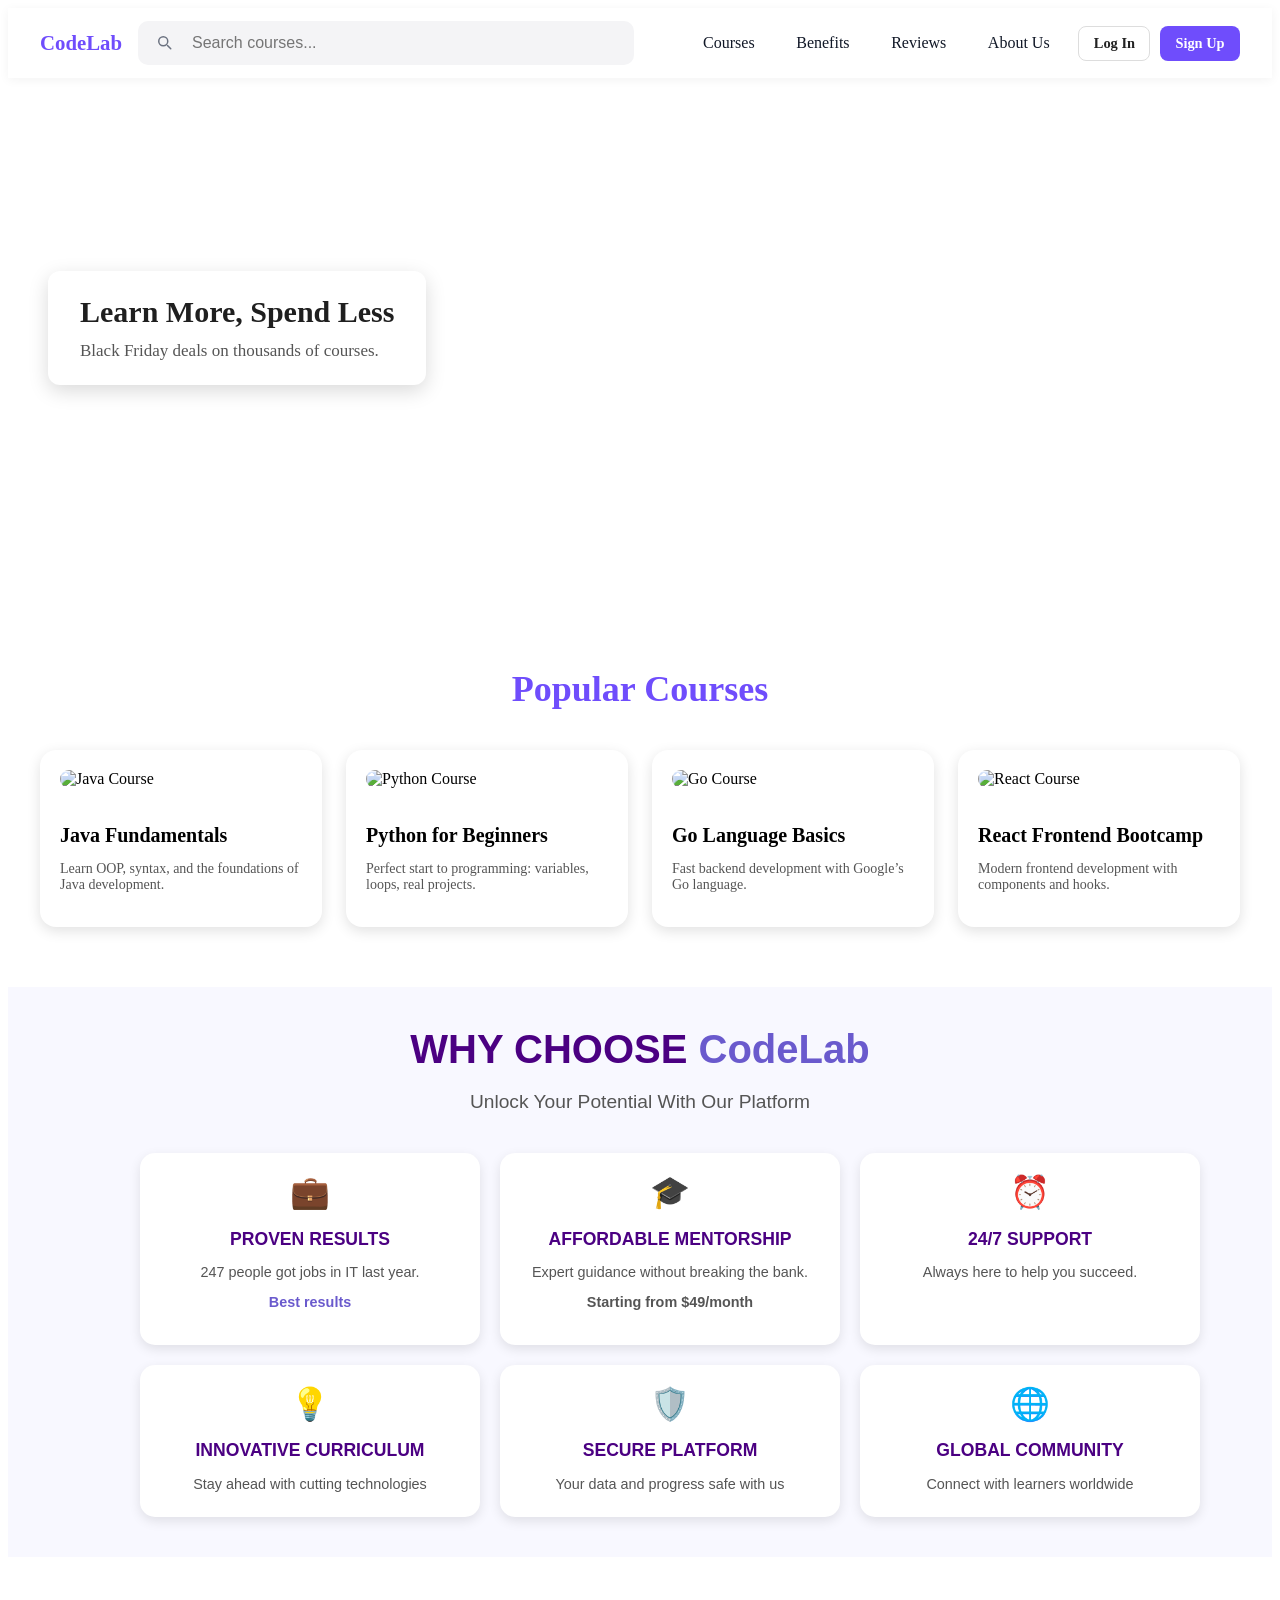
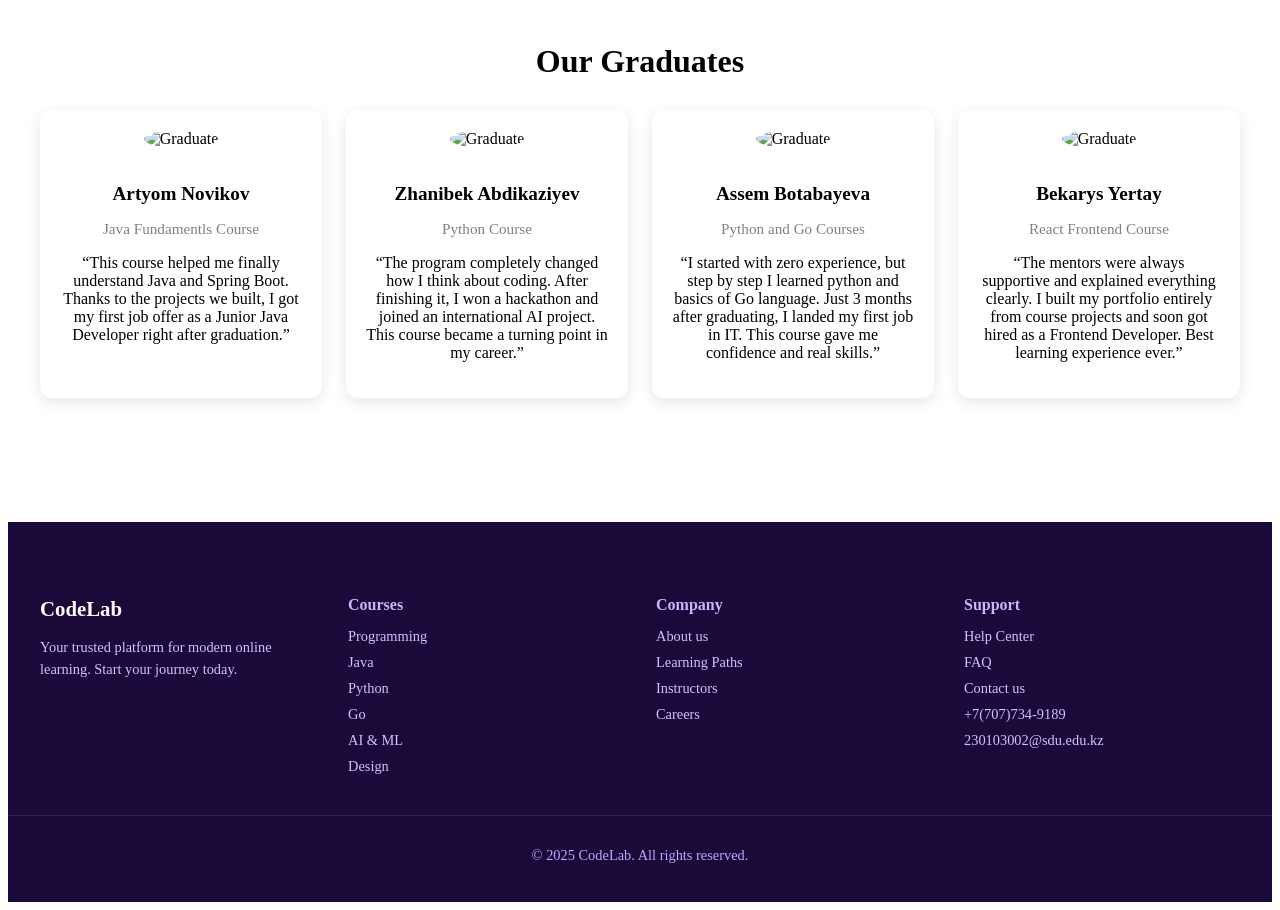
==== commit f8f242b5: "Add files via upload" ====
--- a/main.html
+++ b/main.html
@@ -28,16 +28,16 @@
     <nav class="nav-links">
       <ul>
        <li><a href="#courses">Courses</a></li>
-        <li><a href="#tracks">Learning Paths</a></li>
-        <li><a href="#instructors">Instructors</a></li>
+        <li><a href="#Benefits">Benefits</a></li>
+        <li><a href="#graduates">Reviews</a></li>
         <li><a href="#about">About Us</a></li>
       </ul>
     </nav>
 
 
     <div class="nav-actions">
-      <a class="btn login-btn" href="login.html">Log In</a>
-      <a class="btn signup-btn" href="register.html">Sign Up</a>
+      <a class="btn login-btn" href="auth_app.html">Log In</a>
+      <a class="btn signup-btn" href="auth_app.html">Sign Up</a>
       <button class="burger" aria-expanded="false" onclick="toggleMobileMenu(this)">☰</button>
     </div>
 
@@ -52,10 +52,10 @@
 
     <ul>
       <li><a href="#courses">Courses</a></li>
-      <li><a href="#tracks">Learning Paths</a></li>
-      <li><a href="#instructors">Instructors</a></li>
-      <li><a href="login.html">Log In</a></li>
-      <li><a class="signup-btn" href="register.html">Sign Up</a></li>
+      <li><a href="#Benefits">Benefits</a></li>
+      <li><a href="#graduates">Reviews</a></li>
+      <li><a href="auth_app.html">Log In</a></li>
+      <li><a class="signup-btn" href="auth_app.html">Sign Up</a></li>
     </ul>
   </div>
 </header>
@@ -106,6 +106,108 @@
     </div>
   </div>
 </section>
+
+
+
+
+
+<section id="Benefits">
+<div style="background-color: #f8f8ff; padding: 40px; font-family: sans-serif;">
+
+    <div style="text-align: center; margin-bottom: 40px;">
+        <h1 style="font-size: 2.5em; color: #4b0082; margin: 0;">
+            WHY CHOOSE <span style="color: #6a5acd;">CodeLab</span>
+        </h1>
+        <p style="font-size: 1.2em; color: #555;">
+            Unlock Your Potential With Our Platform
+        </p>
+    </div>
+
+    <div style="display: grid; grid-template-columns: repeat(3, 1fr); gap: 20px; max-width: 1000px; margin: 0 auto;">
+
+        <div style="width: 300px; background-color: white; border-radius: 15px; box-shadow: 0 4px 12px rgba(0, 0, 0, 0.1); padding: 20px; text-align: center;">
+            <div style="color: #6a5acd; font-size: 2em; margin-bottom: 10px;">
+                💼
+            </div>
+            <h3 style="color: #4b0082; font-size: 1.1em; margin-bottom: 5px;">
+                PROVEN RESULTS
+            </h3>
+            <p style="color: #555; font-size: 0.9em; margin-bottom: 5px;">
+                247 people got jobs in IT last year.
+            </p>
+            <p style="color: #6a5acd; font-weight: bold; font-size: 0.9em;">
+                Best results
+            </p>
+        </div>
+
+        <div style="width: 300px; background-color: white; border-radius: 15px; box-shadow: 0 4px 12px rgba(0, 0, 0, 0.1); padding: 20px; text-align: center;">
+            <div style="color: #6a5acd; font-size: 2em; margin-bottom: 10px;">
+                🎓
+            </div>
+            <h3 style="color: #4b0082; font-size: 1.1em; margin-bottom: 5px;">
+                AFFORDABLE MENTORSHIP
+            </h3>
+            <p style="color: #555; font-size: 0.9em; margin-bottom: 5px;">
+                Expert guidance without breaking the bank.
+            </p>
+            <p style="color: #555; font-weight: bold; font-size: 0.9em;">
+                Starting from $49/month
+            </p>
+        </div>
+
+        <div style="width: 300px; background-color: white; border-radius: 15px; box-shadow: 0 4px 12px rgba(0, 0, 0, 0.1); padding: 20px; text-align: center;">
+            <div style="color: #6a5acd; font-size: 2em; margin-bottom: 10px;">
+                ⏰
+            </div>
+            <h3 style="color: #4b0082; font-size: 1.1em; margin-bottom: 5px;">
+                24/7 SUPPORT
+            </h3>
+            <p style="color: #555; font-size: 0.9em; margin-bottom: 5px;">
+                Always here to help you succeed.
+            </p>
+        </div>
+
+        <div style="width: 300px; background-color: white; border-radius: 15px; box-shadow: 0 4px 12px rgba(0, 0, 0, 0.1); padding: 20px; text-align: center;">
+            <div style="color: #6a5acd; font-size: 2em; margin-bottom: 10px;">
+                💡
+            </div>
+            <h3 style="color: #4b0082; font-size: 1.1em; margin-bottom: 5px;">
+                INNOVATIVE CURRICULUM
+            </h3>
+            <p style="color: #555; font-size: 0.9em; margin-bottom: 5px;">
+                Stay ahead with cutting technologies
+            </p>
+        </div>
+
+        <div style="width: 300px; background-color: white; border-radius: 15px; box-shadow: 0 4px 12px rgba(0, 0, 0, 0.1); padding: 20px; text-align: center;">
+            <div style="color: #6a5acd; font-size: 2em; margin-bottom: 10px;">
+                🛡️
+            </div>
+            <h3 style="color: #4b0082; font-size: 1.1em; margin-bottom: 5px;">
+                SECURE PLATFORM
+            </h3>
+            <p style="color: #555; font-size: 0.9em; margin-bottom: 5px;">
+                Your data and progress safe with us
+            </p>
+        </div>
+
+        <div style="width: 300px; background-color: white; border-radius: 15px; box-shadow: 0 4px 12px rgba(0, 0, 0, 0.1); padding: 20px; text-align: center;">
+            <div style="color: #6a5acd; font-size: 2em; margin-bottom: 10px;">
+                🌐
+            </div>
+            <h3 style="color: #4b0082; font-size: 1.1em; margin-bottom: 5px;">
+                GLOBAL COMMUNITY
+            </h3>
+            <p style="color: #555; font-size: 0.9em; margin-bottom: 5px;">
+                Connect with learners worldwide
+            </p>
+        </div>
+    </div>
+</div>
+</section>
+
+
+
 
 <section id="graduates">
     <div class="container graduates-container">
@@ -184,6 +286,8 @@
         <li><a href="#">Help Center</a></li>
         <li><a href="#">FAQ</a></li>
         <li><a href="#">Contact us</a></li>
+        <li><a href="#">+7(707)734-9189</a></li>
+        <li><a href="#">230103002@sdu.edu.kz</a></li>
       </ul>
     </div>
 
@@ -196,5 +300,4 @@
 
 
 </body>
-</html>
-
+</html>
--- a/main.css
+++ b/main.css
@@ -596,69 +596,4 @@
   border-top: 1px solid rgba(255, 255, 255, 0.1);
   font-size: 0.9rem;
   color: #b9a9ff;
-}
-#instructors {
-  padding: 60px 0;
-  background: white;
-}
-
-.instructors-title {
-  font-size: 2rem;
-  font-weight: 700;
-  margin-bottom: 30px;
-  text-align: center;
-  color: black;
-}
-
-.instructor-grid {
-  display: grid;
-  grid-template-columns: repeat(auto-fit, minmax(250px, 1fr));
-  gap: 1.5rem;
-}
-
-.instructor-card {
-  background: white;
-  padding: 20px;
-  border-radius: 12px;
-  box-shadow: 0 4px 15px rgba(0,0,0,0.1);
-  text-align: center;
-  transition: 0.25s;
-}
-
-.instructor-card:hover {
-  transform: translateY(-4px);
-  box-shadow: 0 6px 18px rgba(0,0,0,0.12);
-}
-
-.instructor-card img {
-  width: 110px;
-  height: 110px;
-  border-radius: 50%;
-  object-fit: cover;
-  margin-bottom: 15px;
-}
-
-.instructor-card h3 {
-  font-size: 1.2rem;
-  margin-bottom: 8px;
-}
-
-.instructor-card .role {
-  font-size: 0.95rem;
-  color: #666;
-  margin-bottom: 12px;
-}
-.instructor-link {
-    text-decoration: none;
-    color: inherit;
-}
-
-.instructor-link .instructor-card {
-    transition: transform 0.25s ease, box-shadow 0.25s ease;
-}
-
-.instructor-link .instructor-card:hover {
-    transform: scale(1.03);
-    box-shadow: 0 8px 20px rgba(0,0,0,0.15);
-    cursor: pointer;
-}
+}
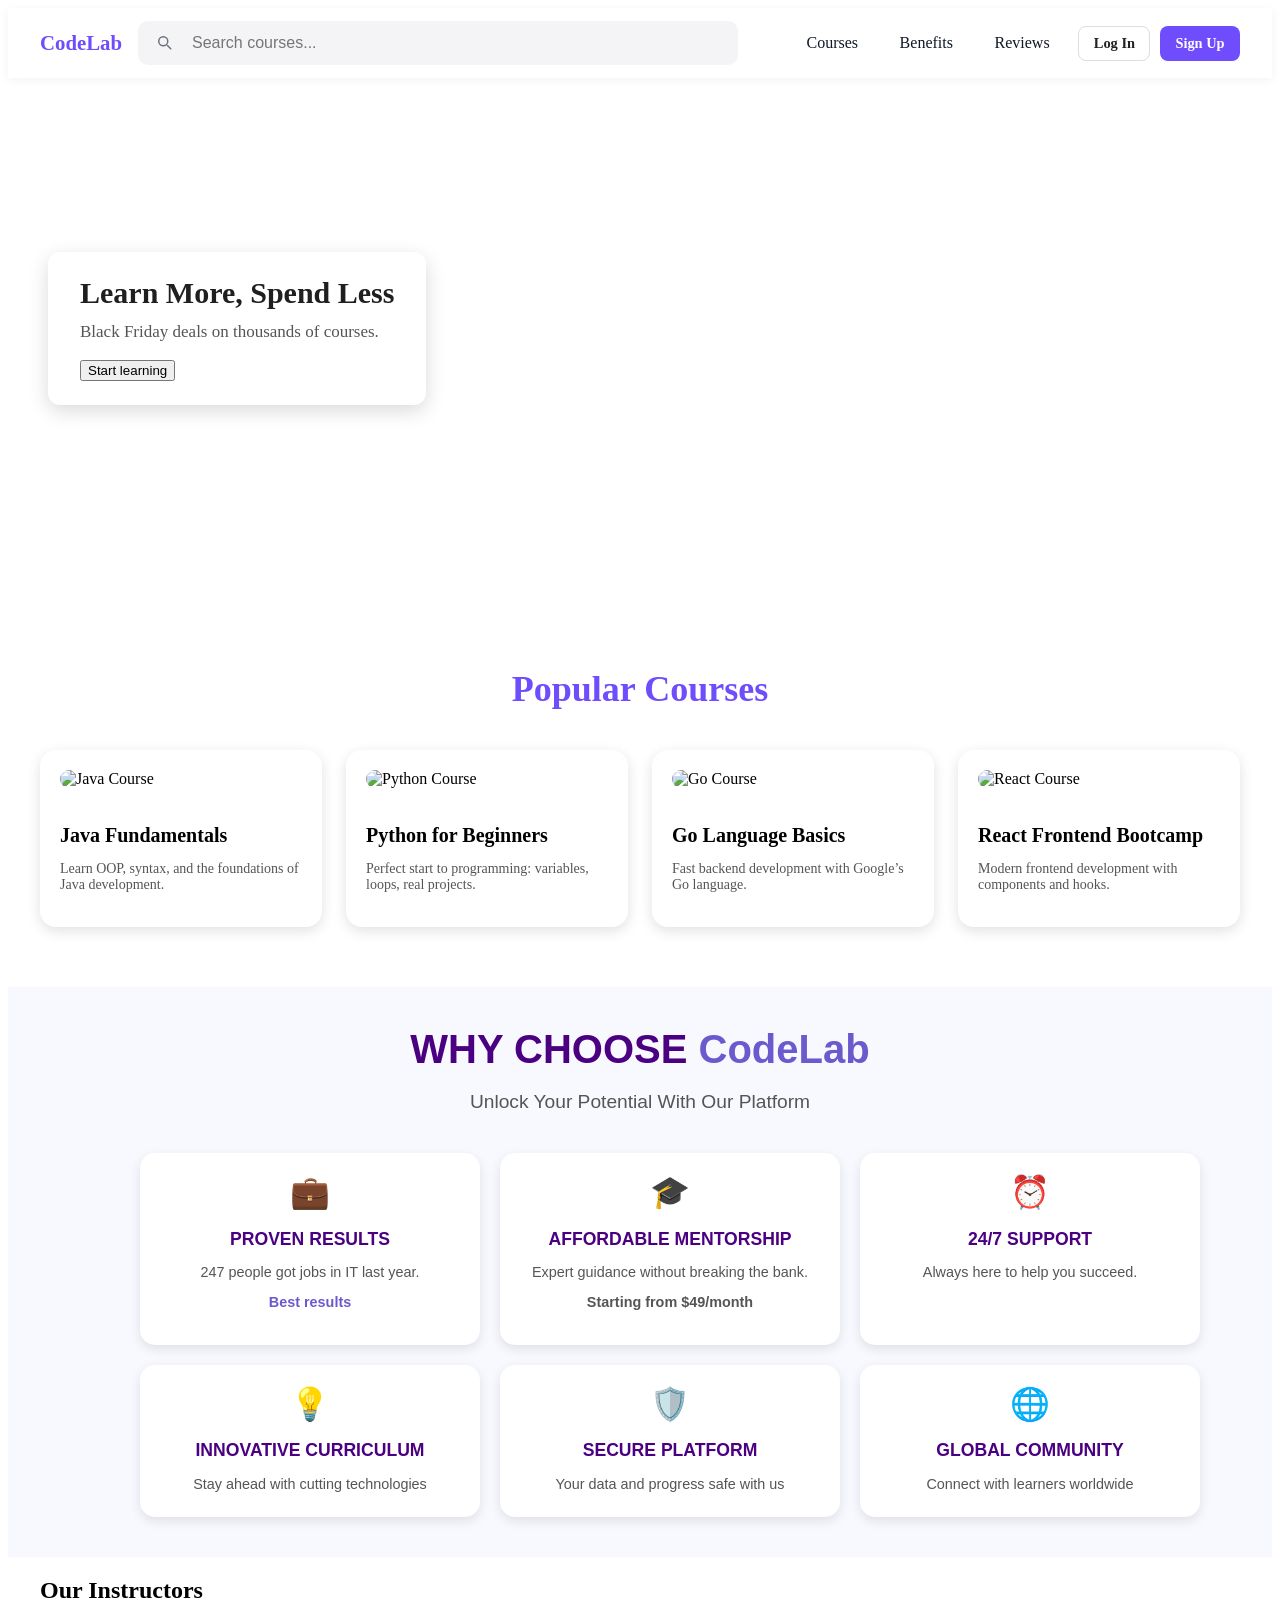
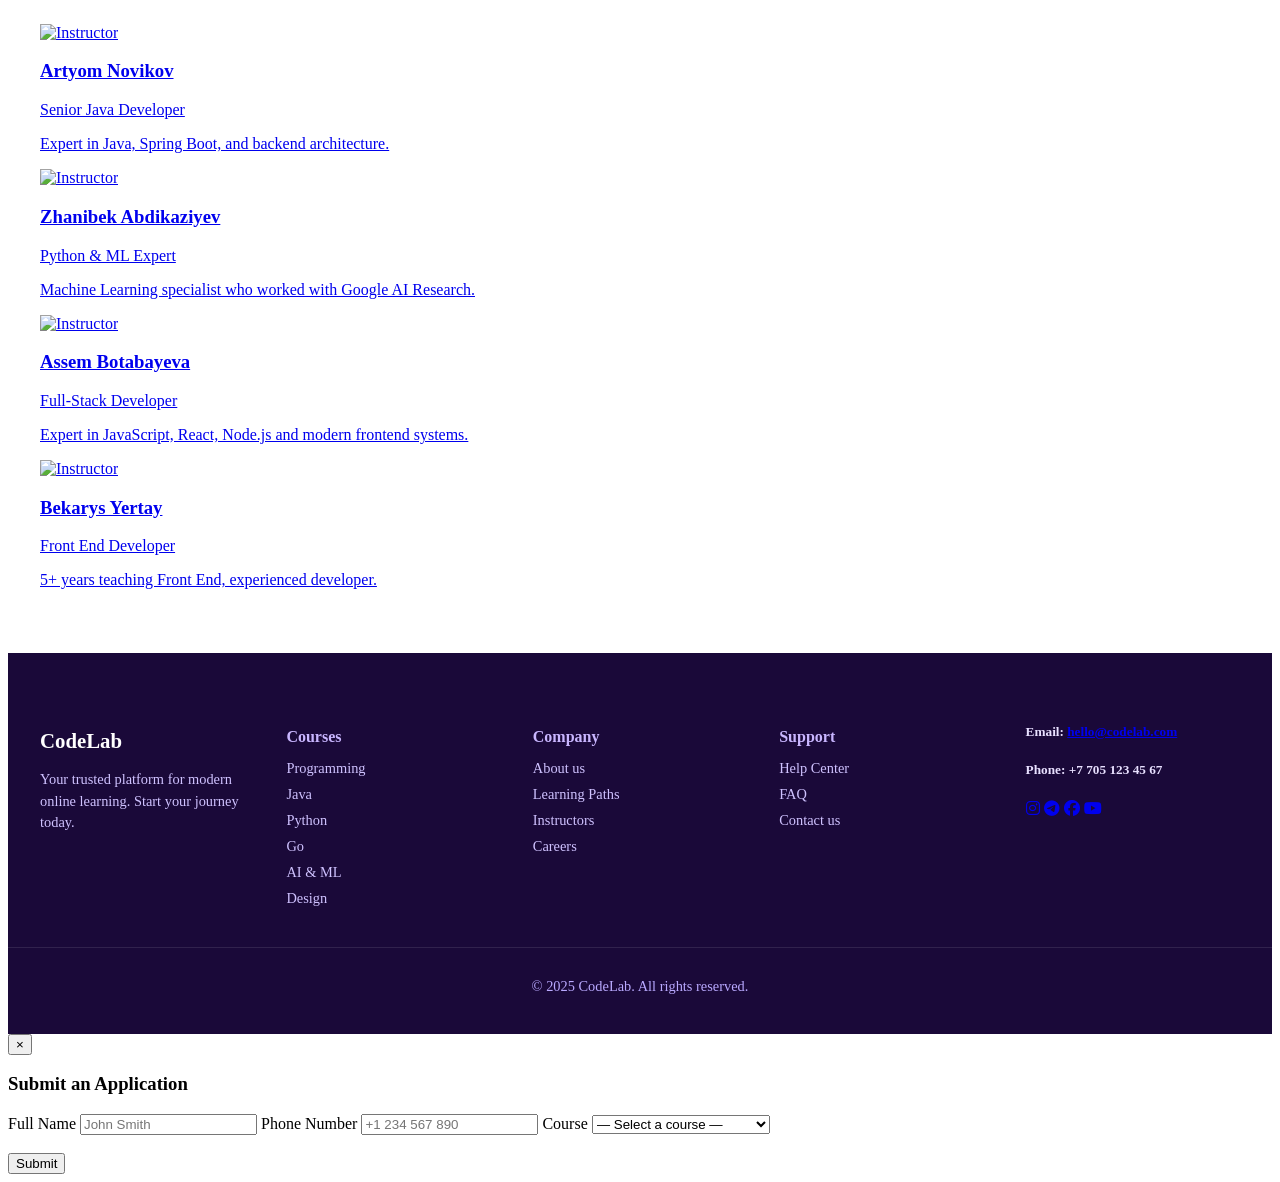
==== commit 300c7ab8: "Update main.html" ====
--- a/main.html
+++ b/main.html
@@ -5,6 +5,9 @@
     <meta name="viewport" content="width=device-width, initial-scale=1.0">
     <title>Main page </title>
      <link rel="stylesheet" href="main.css">
+     <link rel="stylesheet" href="https://cdnjs.cloudflare.com/ajax/libs/font-awesome/6.5.0/css/all.min.css">
+
+     
 </head>
 <body>
     <header class="site-header">
@@ -28,18 +31,21 @@
     <nav class="nav-links">
       <ul>
        <li><a href="#courses">Courses</a></li>
-        <li><a href="#Benefits">Benefits</a></li>
-        <li><a href="#graduates">Reviews</a></li>
-        <li><a href="#about">About Us</a></li>
+      <li><a href="#Benefits">Benefits</a></li>
+      <li><a href="#graduates">Reviews</a></li>
+      
       </ul>
     </nav>
 
-
-    <div class="nav-actions">
+     <div class="nav-actions">
       <a class="btn login-btn" href="auth_app.html">Log In</a>
       <a class="btn signup-btn" href="auth_app.html">Sign Up</a>
       <button class="burger" aria-expanded="false" onclick="toggleMobileMenu(this)">☰</button>
     </div>
+
+
+
+   
 
   </div>
 
@@ -50,13 +56,7 @@
       <button type="submit">🔍</button>
     </form>
 
-    <ul>
-      <li><a href="#courses">Courses</a></li>
-      <li><a href="#Benefits">Benefits</a></li>
-      <li><a href="#graduates">Reviews</a></li>
-      <li><a href="auth_app.html">Log In</a></li>
-      <li><a class="signup-btn" href="auth_app.html">Sign Up</a></li>
-    </ul>
+    
   </div>
 </header>
 
@@ -66,6 +66,9 @@
     <div class="hero-content">
       <h1>Learn More, Spend Less</h1>
       <p>Black Friday deals on thousands of courses.</p>
+      <br>
+      <button id="startBtn" class="start-btn">Start learning</button>
+
     </div>
   </div>
 </section>
@@ -106,11 +109,6 @@
     </div>
   </div>
 </section>
-
-
-
-
-
 <section id="Benefits">
 <div style="background-color: #f8f8ff; padding: 40px; font-family: sans-serif;">
 
@@ -139,8 +137,7 @@
                 Best results
             </p>
         </div>
-
-        <div style="width: 300px; background-color: white; border-radius: 15px; box-shadow: 0 4px 12px rgba(0, 0, 0, 0.1); padding: 20px; text-align: center;">
+ <div style="width: 300px; background-color: white; border-radius: 15px; box-shadow: 0 4px 12px rgba(0, 0, 0, 0.1); padding: 20px; text-align: center;">
             <div style="color: #6a5acd; font-size: 2em; margin-bottom: 10px;">
                 🎓
             </div>
@@ -178,8 +175,7 @@
                 Stay ahead with cutting technologies
             </p>
         </div>
-
-        <div style="width: 300px; background-color: white; border-radius: 15px; box-shadow: 0 4px 12px rgba(0, 0, 0, 0.1); padding: 20px; text-align: center;">
+ <div style="width: 300px; background-color: white; border-radius: 15px; box-shadow: 0 4px 12px rgba(0, 0, 0, 0.1); padding: 20px; text-align: center;">
             <div style="color: #6a5acd; font-size: 2em; margin-bottom: 10px;">
                 🛡️
             </div>
@@ -205,47 +201,50 @@
     </div>
 </div>
 </section>
-
-
-
-
-<section id="graduates">
-    <div class="container graduates-container">
-        <h2 class="graduates-title">Our Graduates</h2>
-        <div class="graduate-grid">
-
-            <div class="graduate-card">
-                <img src="https://raw.githubusercontent.com/AssemBota/online_platform/main/5271888733563194931.jpg" alt="Graduate">
-                <h3>Artyom Novikov</h3>
-                <p class="role">Java Fundamentls Course</p>
-                <p>“This course helped me finally understand Java and Spring Boot. Thanks to the projects we built, I got my first job offer as a Junior Java Developer right after graduation.”</p>
-            </div>
-
-            <div class="graduate-card">
-                <img src="https://raw.githubusercontent.com/AssemBota/online_platform/main/5274085940047580688.jpg" alt="Graduate">
-                <h3>Zhanibek Abdikaziyev</h3>
-                <p class="role">Python Course</p>
-                <p>“The program completely changed how I think about coding. After finishing it, I won a hackathon and joined an international AI project. This course became a turning point in my career.”</p>
-            </div>
-
-            <div class="graduate-card">
-                <img src="https://raw.githubusercontent.com/AssemBota/online_platform/main/5271888733563194936.jpg" alt="Graduate">
-                <h3>Assem Botabayeva</h3>
-                <p class="role">Python and Go Courses</p>
-                <p>“I started with zero experience, but step by step I learned python and basics of Go language. Just 3 months after graduating, I landed my first job in IT. This course gave me confidence and real skills.”</p>
-            </div>
-
-            <div class="graduate-card">
-                <img src="https://raw.githubusercontent.com/AssemBota/online_platform/main/3942224252365809589.jpg" alt="Graduate">
-                <h3>Bekarys Yertay</h3>
-                <p class="role">React Frontend Course</p>
-                <p>“The mentors were always supportive and explained everything clearly. I built my portfolio entirely from course projects and soon got hired as a Frontend Developer. Best learning experience ever.”</p>
-            </div>
+<section id="instructors">
+    <div class="container instructors-container">
+        <h2 class="instructors-title">Our Instructors</h2>
+        <div class="instructor-grid">
+
+            <a href="https://www.linkedin.com/in/artyom-novikov-252265332" target="_blank" class="instructor-link">
+                <div class="instructor-card">
+                    <img src="https://raw.githubusercontent.com/AssemBota/online_platform/main/5271888733563194931.jpg" alt="Instructor">
+                    <h3>Artyom Novikov</h3>
+                    <p class="role">Senior Java Developer</p>
+                    <p>Expert in Java, Spring Boot, and backend architecture.</p>
+                </div>
+            </a>
+
+            <a href="https://www.linkedin.com/in/zhanibek-abdikaziyev/" target="_blank" class="instructor-link">
+                <div class="instructor-card">
+                    <img src="https://raw.githubusercontent.com/AssemBota/online_platform/main/5274085940047580688.jpg" alt="Instructor">
+                    <h3>Zhanibek Abdikaziyev</h3>
+                    <p class="role">Python & ML Expert</p>
+                    <p>Machine Learning specialist who worked with Google AI Research.</p>
+                </div>
+            </a>
+
+            <a href="https://www.linkedin.com/in/assem-botabayeva-46092b358/" target="_blank" class="instructor-link">
+                <div class="instructor-card">
+                    <img src="https://raw.githubusercontent.com/AssemBota/online_platform/main/5271888733563194936.jpg" alt="Instructor">
+                    <h3>Assem Botabayeva</h3>
+                    <p class="role">Full-Stack Developer</p>
+                    <p>Expert in JavaScript, React, Node.js and modern frontend systems.</p>
+                </div>
+            </a>
+
+            <a href="https://www.linkedin.com/in/bekarys-yertay-910a11327/" target="_blank" class="instructor-link">
+                <div class="instructor-card">
+                    <img src="https://raw.githubusercontent.com/AssemBota/online_platform/main/3942224252365809589.jpg" alt="Instructor">
+                    <h3>Bekarys Yertay</h3>
+                    <p class="role">Front End Developer</p>
+                    <p>5+ years teaching Front End, experienced developer.</p>
+                </div>
+            </a>
 
         </div>
     </div>
 </section>
-
 
 
 </div>
@@ -257,6 +256,8 @@
       <p>Your trusted platform for modern online learning.  
          Start your journey today.</p>
     </div>
+
+    
 
     <div class="footer-col">
       <h5>Courses</h5>
@@ -286,10 +287,20 @@
         <li><a href="#">Help Center</a></li>
         <li><a href="#">FAQ</a></li>
         <li><a href="#">Contact us</a></li>
-        <li><a href="#">+7(707)734-9189</a></li>
-        <li><a href="#">230103002@sdu.edu.kz</a></li>
       </ul>
     </div>
+
+    <div class="footer-contacts">
+        <h5>Email: <a href="mailto:hello@codelab.com">hello@codelab.com</a></h5>
+        <h5>Phone: +7 705 123 45 67</h5>
+
+        <div class="social-icons">
+          <a href="#"><i class="fab fa-instagram"></i></a>
+          <a href="#"><i class="fab fa-telegram"></i></a>
+          <a href="#"><i class="fab fa-facebook"></i></a>
+          <a href="#"><i class="fab fa-youtube"></i></a>
+        </div>
+      </div>
 
   </div>
 
@@ -298,6 +309,44 @@
   </div>
 </footer>
 
+<div id="applyModal" class="apply-modal">
+  <div class="apply-backdrop"></div>
+
+  <div class="apply-card">
+    <button class="apply-close" id="applyClose">&times;</button>
+    <h3>Submit an Application</h3>
+
+    <form id="applyForm">
+
+      <label>
+        Full Name
+        <input type="text" id="fullname" required placeholder="John Smith">
+      </label>
+
+      <label>
+        Phone Number
+        <input type="tel" id="phone" required placeholder="+1 234 567 890">
+      </label>
+
+      <label>
+        Course
+        <select id="courseSelect" required>
+          <option value="">— Select a course —</option>
+          <option>Java Fundamentals</option>
+          <option>Python for Beginners</option>
+          <option>Go Language Basics</option>
+          <option>React Frontend Bootcamp</option>
+        </select>
+      </label>
+       <br>
+       <br>
+      <button type="submit" class="start-btn">Submit</button>
+    </form>
+  </div>
+</div>
+
+<script src="main.js"></script>
 
 </body>
-</html>+</html>
+
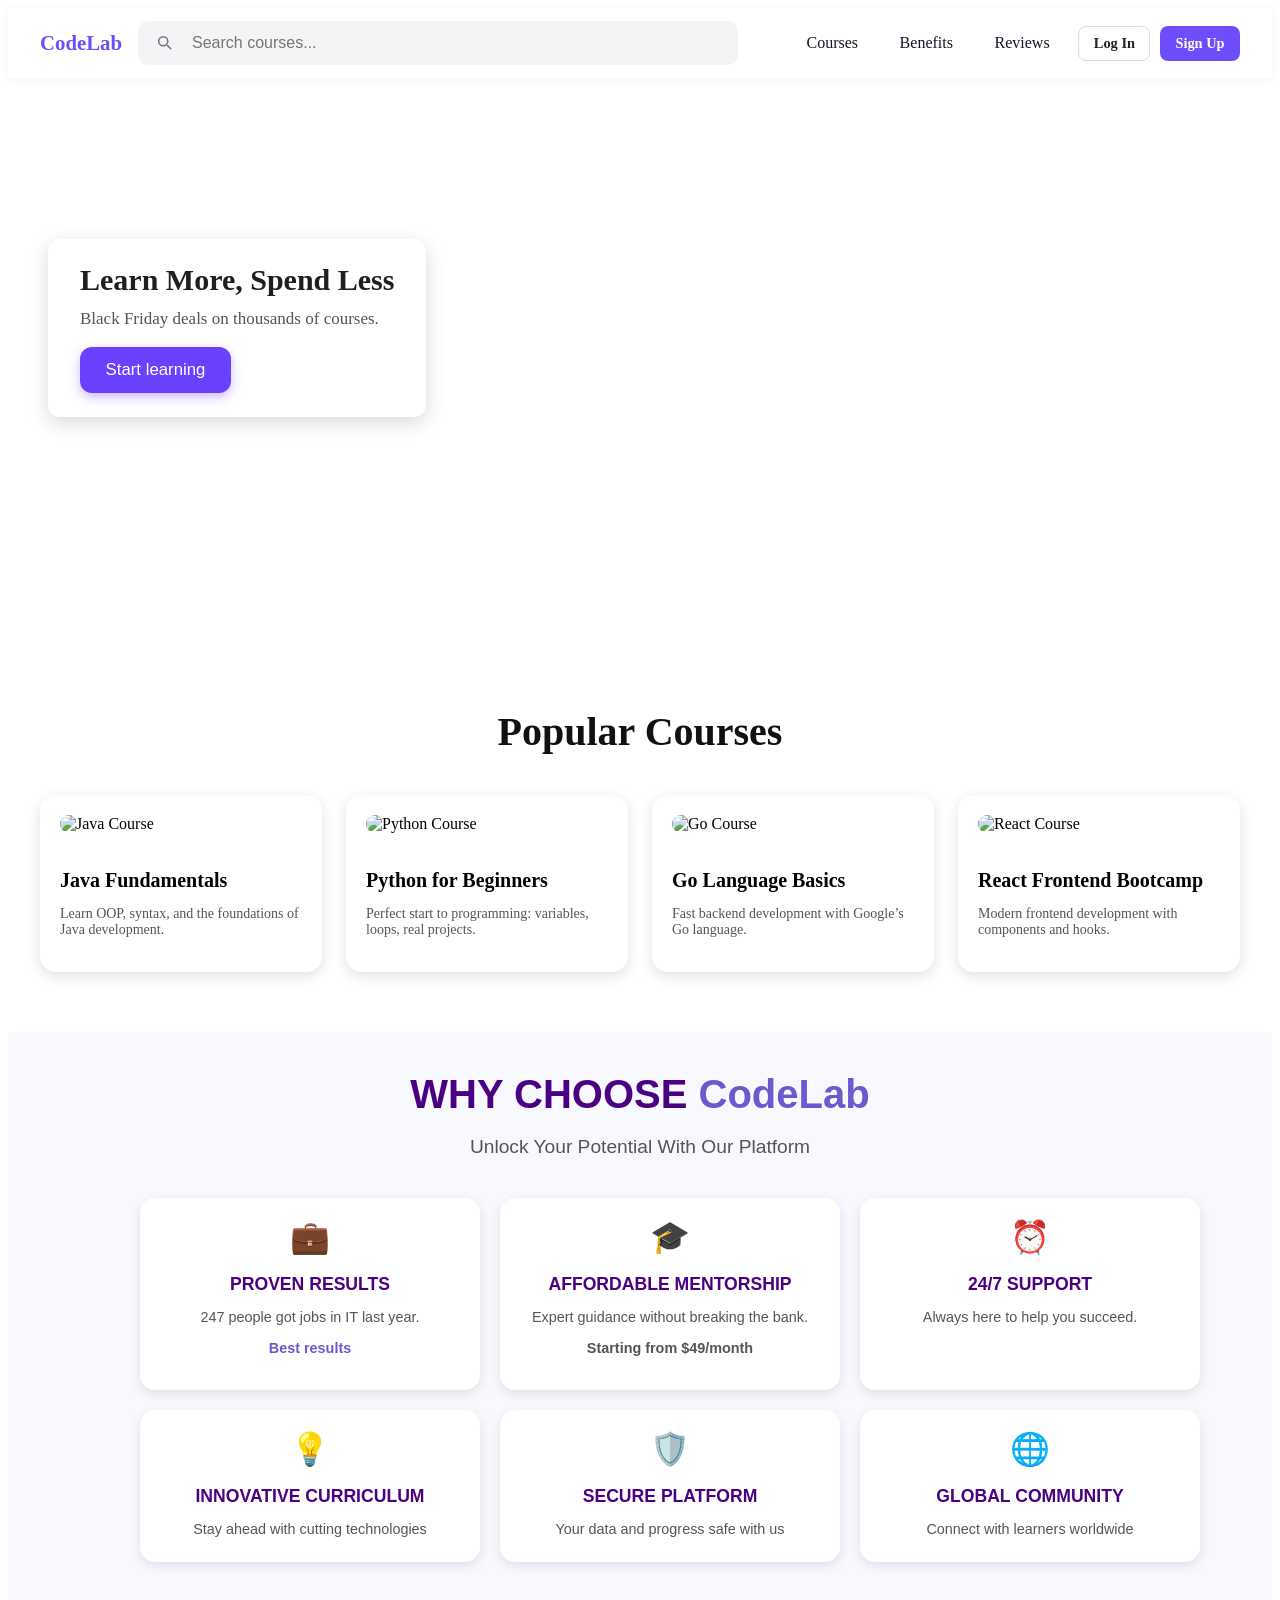
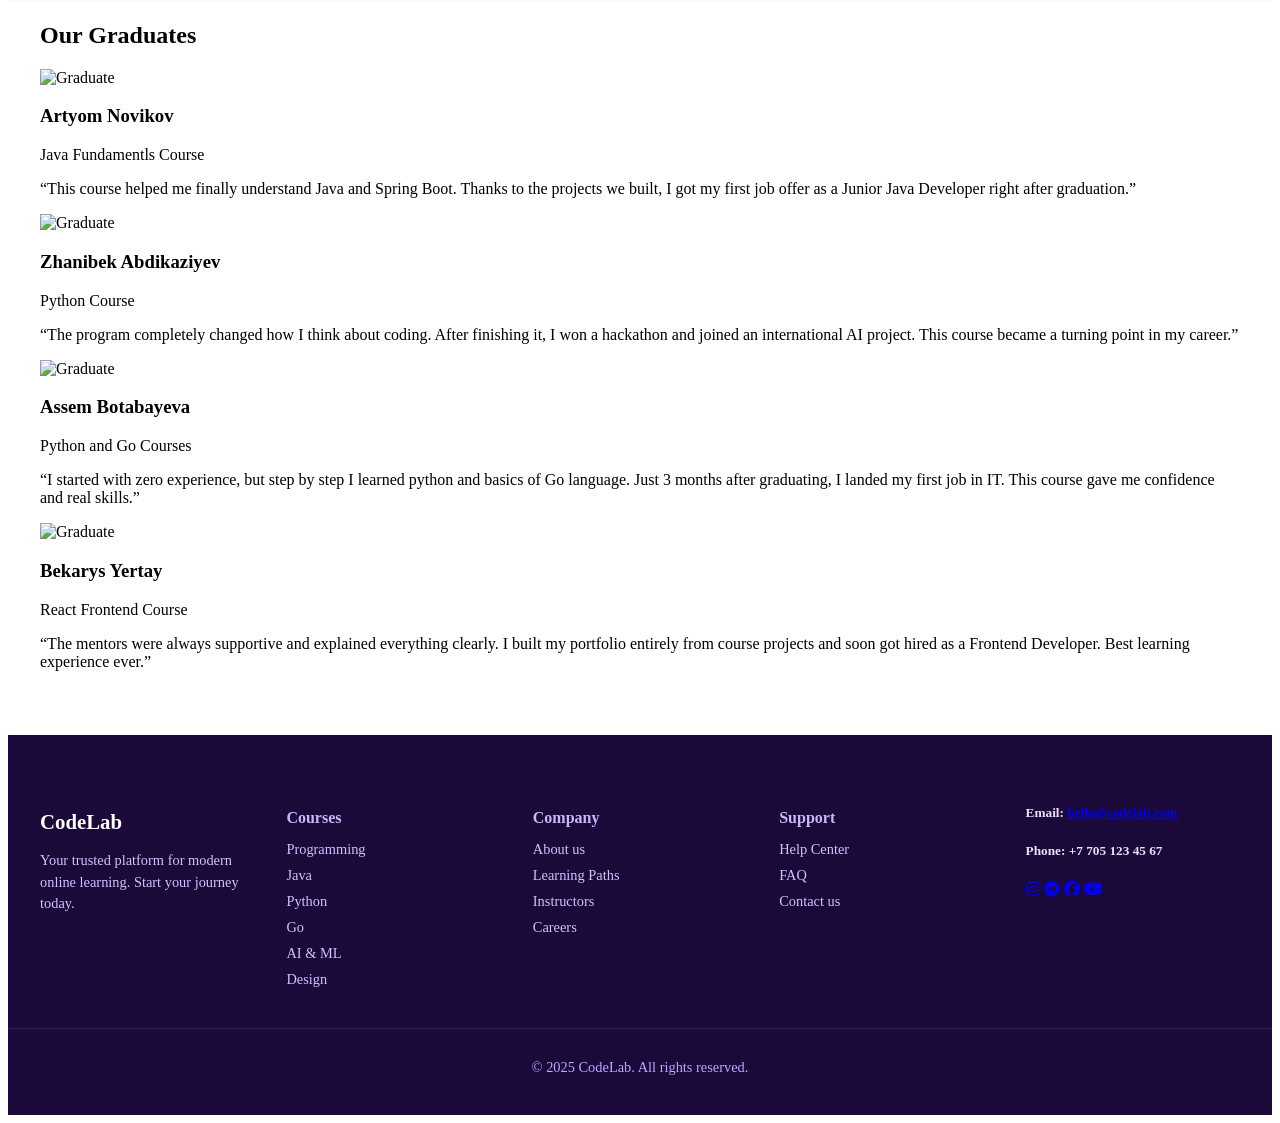
==== commit b5c90ae2: "Update main.html" ====
--- a/main.html
+++ b/main.html
@@ -201,46 +201,38 @@
     </div>
 </div>
 </section>
-<section id="instructors">
-    <div class="container instructors-container">
-        <h2 class="instructors-title">Our Instructors</h2>
-        <div class="instructor-grid">
-
-            <a href="https://www.linkedin.com/in/artyom-novikov-252265332" target="_blank" class="instructor-link">
-                <div class="instructor-card">
-                    <img src="https://raw.githubusercontent.com/AssemBota/online_platform/main/5271888733563194931.jpg" alt="Instructor">
-                    <h3>Artyom Novikov</h3>
-                    <p class="role">Senior Java Developer</p>
-                    <p>Expert in Java, Spring Boot, and backend architecture.</p>
-                </div>
-            </a>
-
-            <a href="https://www.linkedin.com/in/zhanibek-abdikaziyev/" target="_blank" class="instructor-link">
-                <div class="instructor-card">
-                    <img src="https://raw.githubusercontent.com/AssemBota/online_platform/main/5274085940047580688.jpg" alt="Instructor">
-                    <h3>Zhanibek Abdikaziyev</h3>
-                    <p class="role">Python & ML Expert</p>
-                    <p>Machine Learning specialist who worked with Google AI Research.</p>
-                </div>
-            </a>
-
-            <a href="https://www.linkedin.com/in/assem-botabayeva-46092b358/" target="_blank" class="instructor-link">
-                <div class="instructor-card">
-                    <img src="https://raw.githubusercontent.com/AssemBota/online_platform/main/5271888733563194936.jpg" alt="Instructor">
-                    <h3>Assem Botabayeva</h3>
-                    <p class="role">Full-Stack Developer</p>
-                    <p>Expert in JavaScript, React, Node.js and modern frontend systems.</p>
-                </div>
-            </a>
-
-            <a href="https://www.linkedin.com/in/bekarys-yertay-910a11327/" target="_blank" class="instructor-link">
-                <div class="instructor-card">
-                    <img src="https://raw.githubusercontent.com/AssemBota/online_platform/main/3942224252365809589.jpg" alt="Instructor">
-                    <h3>Bekarys Yertay</h3>
-                    <p class="role">Front End Developer</p>
-                    <p>5+ years teaching Front End, experienced developer.</p>
-                </div>
-            </a>
+<section id="graduates">
+    <div class="container graduates-container">
+        <h2 class="graduates-title">Our Graduates</h2>
+        <div class="graduate-grid">
+
+            <div class="graduate-card">
+                <img src="https://raw.githubusercontent.com/AssemBota/online_platform/main/5271888733563194931.jpg" alt="Graduate">
+                <h3>Artyom Novikov</h3>
+                <p class="role">Java Fundamentls Course</p>
+                <p>“This course helped me finally understand Java and Spring Boot. Thanks to the projects we built, I got my first job offer as a Junior Java Developer right after graduation.”</p>
+            </div>
+
+            <div class="graduate-card">
+                <img src="https://raw.githubusercontent.com/AssemBota/online_platform/main/5274085940047580688.jpg" alt="Graduate">
+                <h3>Zhanibek Abdikaziyev</h3>
+                <p class="role">Python Course</p>
+                <p>“The program completely changed how I think about coding. After finishing it, I won a hackathon and joined an international AI project. This course became a turning point in my career.”</p>
+            </div>
+
+            <div class="graduate-card">
+                <img src="https://raw.githubusercontent.com/AssemBota/online_platform/main/5271888733563194936.jpg" alt="Graduate">
+                <h3>Assem Botabayeva</h3>
+                <p class="role">Python and Go Courses</p>
+                <p>“I started with zero experience, but step by step I learned python and basics of Go language. Just 3 months after graduating, I landed my first job in IT. This course gave me confidence and real skills.”</p>
+            </div>
+
+            <div class="graduate-card">
+                <img src="https://raw.githubusercontent.com/AssemBota/online_platform/main/3942224252365809589.jpg" alt="Graduate">
+                <h3>Bekarys Yertay</h3>
+                <p class="role">React Frontend Course</p>
+                <p>“The mentors were always supportive and explained everything clearly. I built my portfolio entirely from course projects and soon got hired as a Frontend Developer. Best learning experience ever.”</p>
+            </div>
 
         </div>
     </div>
--- a/main.css
+++ b/main.css
@@ -212,6 +212,104 @@
   border-radius: 12px;
   margin-top: 20px;
 }
+/* start button */
+.start-btn {
+  background: #6C40FF;      
+  color: #fff;
+  padding: 0.8rem 1.6rem;
+  border-radius: 12px;
+  border: none;
+  font-size: 1.05rem;
+  font-weight: 400;
+  cursor: pointer;
+  transition: 0.25s;
+  box-shadow: 0 4px 12px rgba(108, 64, 255, 0.35);
+}
+
+.start-btn:hover {
+  background: #5A32E0;      
+  box-shadow: 0 6px 16px rgba(108, 64, 255, 0.45);
+  transform: translateY(-1px);
+}
+
+.apply-card .start-btn {
+  padding: 0.55rem 1rem;
+  font-size: 0.9rem;
+  border-radius: 8px;
+  box-shadow: 0 3px 10px rgba(108, 64, 255, 0.25);
+}
+
+
+.apply-modal {
+  position: fixed;       
+  inset: 0;              
+  display: none;         
+  justify-content: center;
+  align-items: center;
+  z-index: 9999;         
+}
+
+
+.apply-modal.show {
+  display: flex;
+}
+
+
+.apply-backdrop {
+  position: absolute;
+  inset: 0;
+  background: rgba(0,0,0,0.55);
+  backdrop-filter: blur(2px);
+  z-index: 1;
+}
+
+
+.apply-card {
+  position: relative;   
+  width: 360px;
+  max-width: calc(100% - 40px);
+  margin: 0;             
+  background: #ffffff;
+  color: #1a0939;
+  padding: 1.6rem;
+  border-radius: 14px;
+  box-shadow: 0 10px 30px rgba(0,0,0,0.25);
+  z-index: 2;            
+}
+
+
+.apply-close {
+  position: absolute;
+  top: 10px;
+  right: 10px;
+  background: transparent;
+  border: none;
+  font-size: 1.1rem;
+  color: #6C40FF;
+  cursor: pointer;
+}
+
+
+.apply-card input,
+.apply-card select {
+  width: 100%;
+  padding: 0.55rem;
+  margin-top: 0.3rem;
+  border-radius: 10px;
+  border: 2px solid rgba(108, 64, 255, 0.18);
+  background: #faf7ff;
+  color: #1a0939;
+  box-sizing: border-box;
+}
+ 
+
+
+
+
+.start-btn:active {
+  transform: translateY(0);
+  box-shadow: 0 3px 8px rgba(108, 64, 255, 0.35);
+}
 
 .course-hero img {
   width: 100%;
@@ -327,7 +425,7 @@
   color: #1f1f1f;
 }
 
-/* GRID */
+
 .why-grid {
   max-width: 1300px;
   margin: 0 auto;
@@ -336,9 +434,9 @@
   gap: 35px;
 }
 
-/* CARD */
+
 .why-card {
-  background: #f4f4f6; /* сероватый — как ты хотела */
+  background: #f4f4f6;
   border-radius: 22px;
   padding: 35px;
   display: flex;
@@ -347,7 +445,7 @@
   gap: 20px;
   box-shadow: 0 12px 35px rgba(0, 0, 0, 0.08);
   transition: 0.3s;
-  min-height: 260px; /* карточки больше */
+  min-height: 260px; 
 }
 
 .why-card:hover {
@@ -355,7 +453,7 @@
   box-shadow: 0 18px 40px rgba(0, 0, 0, 0.12);
 }
 
-/* TEXT */
+
 .why-text h3 {
   font-size: 22px;
   font-weight: 700;
@@ -374,7 +472,7 @@
   color: #666;
 }
 
-/* IMAGE */
+
 .why-card img {
   width: 130px;
   height: auto;
@@ -400,11 +498,11 @@
   gap: 32px;
   max-width: 1200px;
   margin: 0 auto 80px;
-  align-items: end; /* <-- важное: выравнивание по нижнему краю */
+  align-items: end; 
   padding: 0 20px;
 }
 
-/* Общий стиль карточки */
+
 .salary-card {
   background: #F3EEFF;
   border-radius: 20px;
@@ -469,7 +567,7 @@
   margin-bottom: 8px;
 }
 
-/* RESPONSIVE: на мобилках — один столбец */
+
 @media (max-width: 900px) {
   .salary-cards {
     grid-template-columns: 1fr;
@@ -481,12 +579,12 @@
     min-height: auto; 
   }
 }
-#graduates {
+#instructors {
   padding: 60px 0;
   background: white;
 }
 
-.graduates-title {
+.instructors-title {
   font-size: 2rem;
   font-weight: 700;
   margin-bottom: 30px;
@@ -494,13 +592,13 @@
   color: black;
 }
 
-.graduate-grid {
+.instructor-grid {
   display: grid;
   grid-template-columns: repeat(auto-fit, minmax(250px, 1fr));
   gap: 1.5rem;
 }
 
-.graduate-card {
+.instructor-card {
   background: white;
   padding: 20px;
   border-radius: 12px;
@@ -509,12 +607,12 @@
   transition: 0.25s;
 }
 
-.graduate-card:hover {
+.instructor-card:hover {
   transform: translateY(-4px);
   box-shadow: 0 6px 18px rgba(0,0,0,0.12);
 }
 
-.graduate-card img {
+.instructor-card img {
   width: 110px;
   height: 110px;
   border-radius: 50%;
@@ -522,16 +620,115 @@
   margin-bottom: 15px;
 }
 
-.graduate-card h3 {
+.instructor-card h3 {
   font-size: 1.2rem;
   margin-bottom: 8px;
 }
 
-.graduate-card .role {
+.instructor-card .role {
   font-size: 0.95rem;
-  color: grey;
+  color: #666;
   margin-bottom: 12px;
 }
+.instructor-link {
+    text-decoration: none;
+    color: inherit;
+}
+
+.instructor-link .instructor-card {
+    transition: transform 0.25s ease, box-shadow 0.25s ease;
+}
+
+.instructor-link .instructor-card:hover {
+    transform: scale(1.03);
+    box-shadow: 0 8px 20px rgba(0,0,0,0.15);
+    cursor: pointer;
+}
+.java-info-section {
+  max-width: 1200px;
+  margin: 80px auto;
+  padding: 20px;
+}
+
+.java-block {
+  display: flex;
+  align-items: center;
+  justify-content: space-between;
+  margin-bottom: 80px;
+  gap: 48px;
+}
+
+
+.java-block.reverse {
+  flex-direction: row-reverse;
+}
+
+.java-text {
+  flex: 1 1 55%;
+  font-size: 18px;
+  line-height: 1.7;
+  color: #222;
+  padding: 10px 0;
+}
+
+.java-text h2 {
+  font-size: 36px;
+  margin-bottom: 18px;
+  color: #111;
+}
+
+
+.java-img {
+  flex: 0 0 40%;
+  text-align: center;
+  
+}
+
+.java-block:first-child .java-img1 {
+  width: 100%;
+  max-width: 520px;
+  height: auto;
+}
+
+
+
+.java-img img {
+  width: 100%;
+  max-width: 420px;  
+  height: auto;
+  border-radius: 16px;
+  box-shadow: 0 12px 40px rgba(33,33,33,0.08);
+}
+
+
+@media (max-width: 900px) {
+  .java-block {
+    flex-direction: column;
+    text-align: center;
+  }
+  .java-block.reverse {
+    flex-direction: column; 
+  }
+  .java-text {
+    order: 1;
+    padding: 10px 16px;
+  }
+  .java-img {
+    order: 2;
+    margin-top: 20px;
+    width: 100%;
+  }
+  .java-img img {
+    max-width: 360px;
+  }
+}
+
+
+
+
+
+
+
 
 /* ===== FOOTER ===== */
 .footer {
@@ -540,6 +737,8 @@
   padding: 3rem 0 1.5rem;
   margin-top: 4rem;
 }
+
+
 
 .footer-grid {
   display: grid;
@@ -596,4 +795,73 @@
   border-top: 1px solid rgba(255, 255, 255, 0.1);
   font-size: 0.9rem;
   color: #b9a9ff;
-}+}
+
+
+/* ---- About Python (same style as Java) ---- */
+.container { max-width: 1200px; margin: 0 auto; padding: 0 24px; }
+
+.section-title {
+  text-align: center;
+  font-size: 40px;
+  margin: 70px 0 40px;
+  font-weight: 700;
+  color: #111;
+}
+
+.about-grid {
+  display: grid;
+  grid-template-columns: repeat(3, 1fr);
+  gap: 30px;
+  align-items: start;
+}
+
+.about-card {
+  background: #f6f2ff;
+  border-radius: 18px;
+  padding: 28px 26px;
+  box-shadow: 0 12px 30px rgba(18,18,18,0.06);
+  min-height: 340px;
+  display: flex;
+  flex-direction: column;
+}
+
+.about-icon {
+  width: 72px;
+  margin-bottom: 18px;
+}
+
+.about-card h3 {
+  font-size: 22px;
+  margin: 6px 0 12px;
+  color: #111;
+}
+
+.about-card p,
+.about-card ul {
+  color: #444;
+  font-size: 16px;
+  line-height: 1.6;
+}
+
+.why-list li,
+.learn-list li {
+  margin-bottom: 10px;
+}
+
+.btn-cta {
+  display: inline-block;
+  margin-top: 18px;
+  padding: 10px 18px;
+  background: #6a1b9a;
+  color: #fff;
+  border-radius: 10px;
+  text-decoration: none;
+  font-weight: 600;
+}
+
+@media (max-width: 980px) {
+  .about-grid { grid-template-columns: 1fr; }
+  .section-title { font-size: 32px; }
+}
+
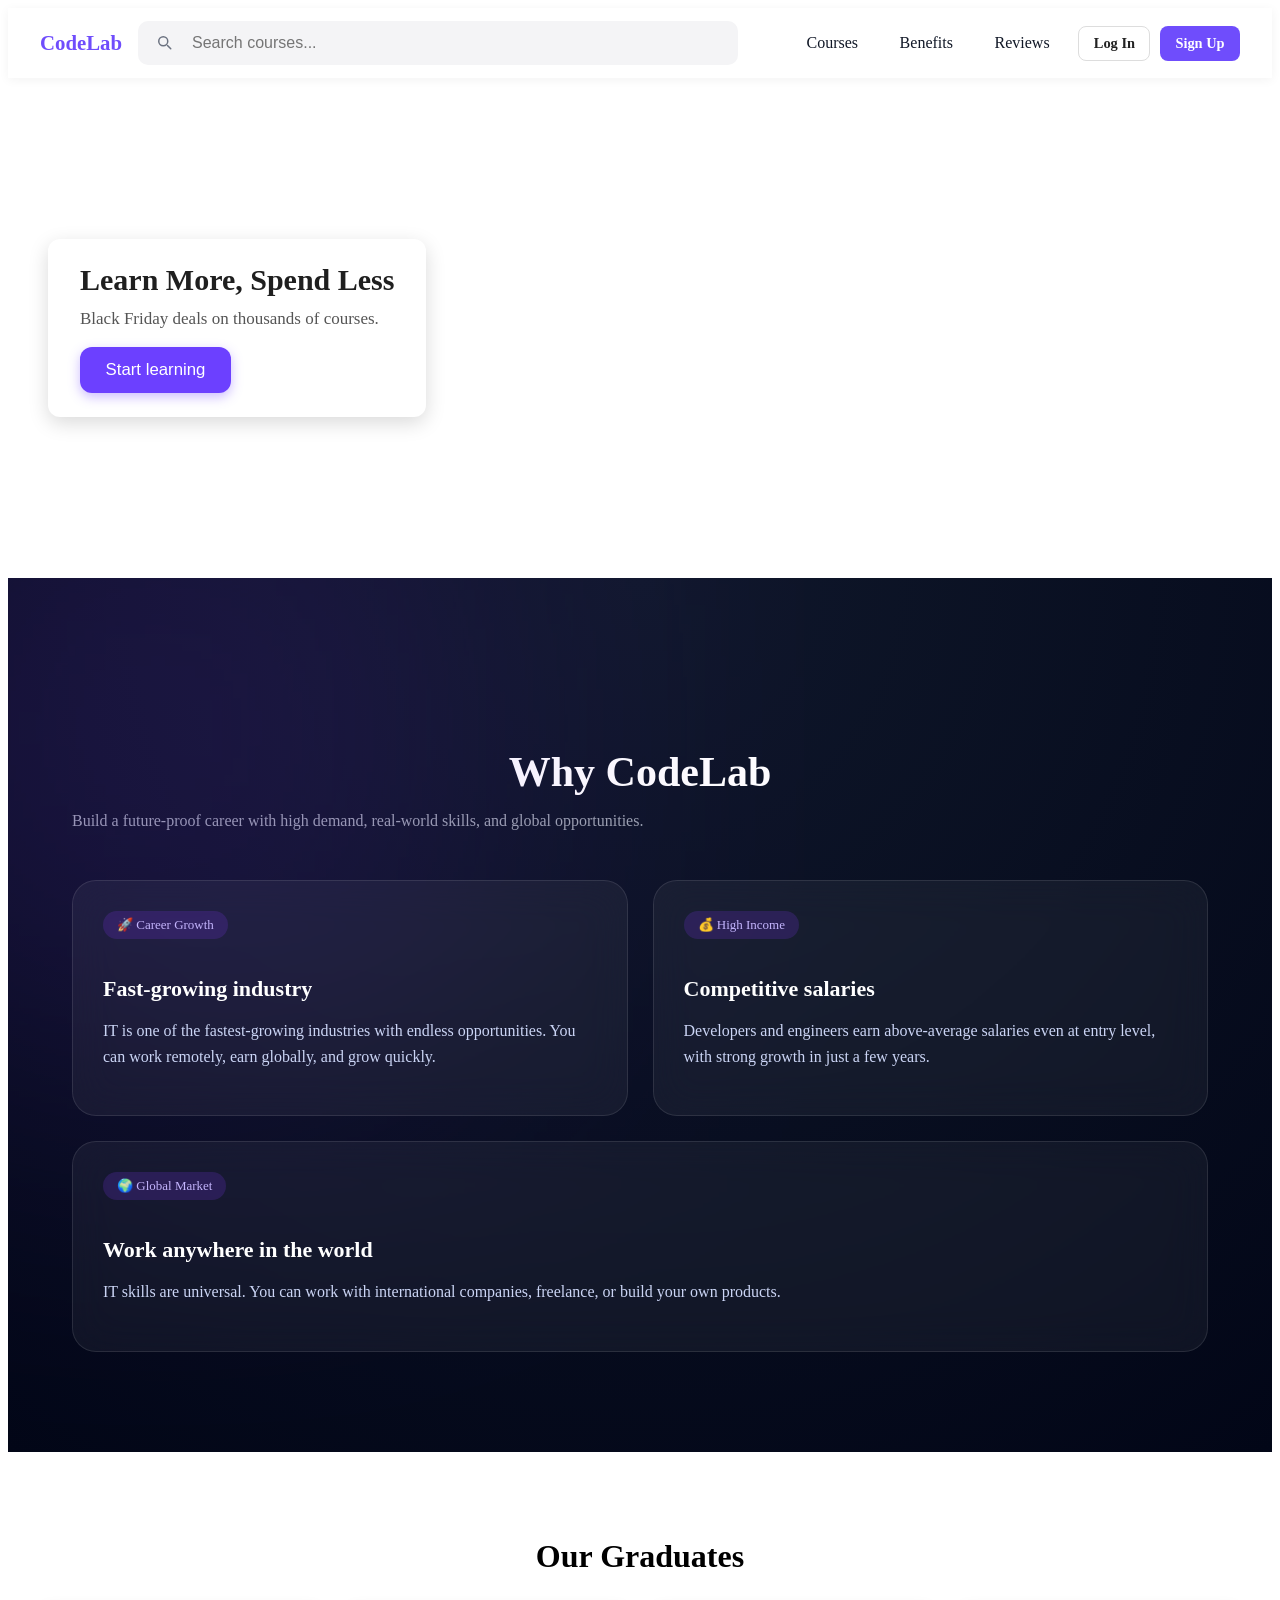
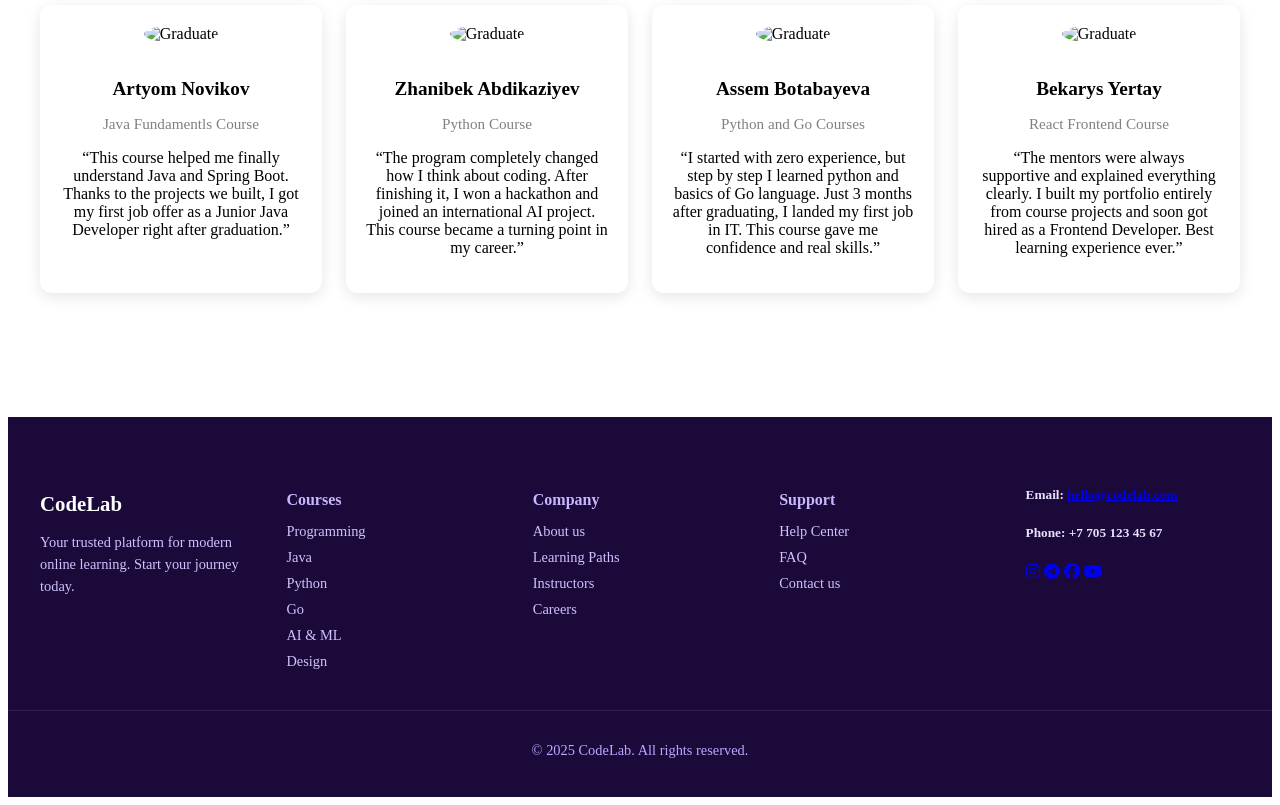
==== commit f79693ca: "update" ====
--- a/main.html
+++ b/main.html
@@ -6,6 +6,7 @@
     <title>Main page </title>
      <link rel="stylesheet" href="main.css">
      <link rel="stylesheet" href="https://cdnjs.cloudflare.com/ajax/libs/font-awesome/6.5.0/css/all.min.css">
+     
 
      
 </head>
@@ -30,7 +31,7 @@
 
     <nav class="nav-links">
       <ul>
-       <li><a href="#courses">Courses</a></li>
+       <li><a href="courses.html">Courses</a></li>
       <li><a href="#Benefits">Benefits</a></li>
       <li><a href="#graduates">Reviews</a></li>
       
@@ -72,134 +73,50 @@
     </div>
   </div>
 </section>
-<section id="courses" class="courses-section">
+
+<section class="why-it premium">
   <div class="container">
-    <h2 class="section-title">Popular Courses</h2>
-
-    <div class="courses-grid">
-
-     
-      <div class="course-card" onclick="window.location.href='java.html'">
-        <img src="https://img.icons8.com/color/512/java-coffee-cup-logo.png" alt="Java Course">
-        <h3>Java Fundamentals</h3>
-        <p>Learn OOP, syntax, and the foundations of Java development.</p>
-      </div>
-
-      
-      <div class="course-card" onclick="window.location.href='python.html'">
-        <img src="https://img.icons8.com/color/512/python.png" alt="Python Course">
-        <h3>Python for Beginners</h3>
-        <p>Perfect start to programming: variables, loops, real projects.</p>
-      </div>
-
-      
-      <div class="course-card" onclick="window.location.href='go.html'">
-        <img src="https://img.icons8.com/color/512/golang.png" alt="Go Course">
-        <h3>Go Language Basics</h3>
-        <p>Fast backend development with Google’s Go language.</p>
-      </div>
-
-      
-      <div class="course-card" onclick="window.location.href='react.html'">
-        <img src="https://img.icons8.com/color/512/react-native.png" alt="React Course">
-        <h3>React Frontend Bootcamp</h3>
-        <p>Modern frontend development with components and hooks.</p>
-      </div>
-
-    </div>
-  </div>
-</section>
-<section id="Benefits">
-<div style="background-color: #f8f8ff; padding: 40px; font-family: sans-serif;">
-
-    <div style="text-align: center; margin-bottom: 40px;">
-        <h1 style="font-size: 2.5em; color: #4b0082; margin: 0;">
-            WHY CHOOSE <span style="color: #6a5acd;">CodeLab</span>
-        </h1>
-        <p style="font-size: 1.2em; color: #555;">
-            Unlock Your Potential With Our Platform
+
+    <h2 class="section-title">Why CodeLab</h2>
+    <p class="section-subtitle">
+      Build a future-proof career with high demand, real-world skills, and global opportunities.
+    </p>
+
+    <div class="premium-grid">
+
+      <!-- CARD 1 -->
+      <div class="premium-card glass animate">
+        <span class="badge">🚀 Career Growth</span>
+        <h3>Fast-growing industry</h3>
+        <p>
+          IT is one of the fastest-growing industries with endless opportunities.
+          You can work remotely, earn globally, and grow quickly.
         </p>
-    </div>
-
-    <div style="display: grid; grid-template-columns: repeat(3, 1fr); gap: 20px; max-width: 1000px; margin: 0 auto;">
-
-        <div style="width: 300px; background-color: white; border-radius: 15px; box-shadow: 0 4px 12px rgba(0, 0, 0, 0.1); padding: 20px; text-align: center;">
-            <div style="color: #6a5acd; font-size: 2em; margin-bottom: 10px;">
-                💼
-            </div>
-            <h3 style="color: #4b0082; font-size: 1.1em; margin-bottom: 5px;">
-                PROVEN RESULTS
-            </h3>
-            <p style="color: #555; font-size: 0.9em; margin-bottom: 5px;">
-                247 people got jobs in IT last year.
-            </p>
-            <p style="color: #6a5acd; font-weight: bold; font-size: 0.9em;">
-                Best results
-            </p>
-        </div>
- <div style="width: 300px; background-color: white; border-radius: 15px; box-shadow: 0 4px 12px rgba(0, 0, 0, 0.1); padding: 20px; text-align: center;">
-            <div style="color: #6a5acd; font-size: 2em; margin-bottom: 10px;">
-                🎓
-            </div>
-            <h3 style="color: #4b0082; font-size: 1.1em; margin-bottom: 5px;">
-                AFFORDABLE MENTORSHIP
-            </h3>
-            <p style="color: #555; font-size: 0.9em; margin-bottom: 5px;">
-                Expert guidance without breaking the bank.
-            </p>
-            <p style="color: #555; font-weight: bold; font-size: 0.9em;">
-                Starting from $49/month
-            </p>
-        </div>
-
-        <div style="width: 300px; background-color: white; border-radius: 15px; box-shadow: 0 4px 12px rgba(0, 0, 0, 0.1); padding: 20px; text-align: center;">
-            <div style="color: #6a5acd; font-size: 2em; margin-bottom: 10px;">
-                ⏰
-            </div>
-            <h3 style="color: #4b0082; font-size: 1.1em; margin-bottom: 5px;">
-                24/7 SUPPORT
-            </h3>
-            <p style="color: #555; font-size: 0.9em; margin-bottom: 5px;">
-                Always here to help you succeed.
-            </p>
-        </div>
-
-        <div style="width: 300px; background-color: white; border-radius: 15px; box-shadow: 0 4px 12px rgba(0, 0, 0, 0.1); padding: 20px; text-align: center;">
-            <div style="color: #6a5acd; font-size: 2em; margin-bottom: 10px;">
-                💡
-            </div>
-            <h3 style="color: #4b0082; font-size: 1.1em; margin-bottom: 5px;">
-                INNOVATIVE CURRICULUM
-            </h3>
-            <p style="color: #555; font-size: 0.9em; margin-bottom: 5px;">
-                Stay ahead with cutting technologies
-            </p>
-        </div>
- <div style="width: 300px; background-color: white; border-radius: 15px; box-shadow: 0 4px 12px rgba(0, 0, 0, 0.1); padding: 20px; text-align: center;">
-            <div style="color: #6a5acd; font-size: 2em; margin-bottom: 10px;">
-                🛡️
-            </div>
-            <h3 style="color: #4b0082; font-size: 1.1em; margin-bottom: 5px;">
-                SECURE PLATFORM
-            </h3>
-            <p style="color: #555; font-size: 0.9em; margin-bottom: 5px;">
-                Your data and progress safe with us
-            </p>
-        </div>
-
-        <div style="width: 300px; background-color: white; border-radius: 15px; box-shadow: 0 4px 12px rgba(0, 0, 0, 0.1); padding: 20px; text-align: center;">
-            <div style="color: #6a5acd; font-size: 2em; margin-bottom: 10px;">
-                🌐
-            </div>
-            <h3 style="color: #4b0082; font-size: 1.1em; margin-bottom: 5px;">
-                GLOBAL COMMUNITY
-            </h3>
-            <p style="color: #555; font-size: 0.9em; margin-bottom: 5px;">
-                Connect with learners worldwide
-            </p>
-        </div>
-    </div>
-</div>
+      </div>
+
+      <!-- CARD 2 -->
+      <div class="premium-card glass animate delay">
+        <span class="badge">💰 High Income</span>
+        <h3>Competitive salaries</h3>
+        <p>
+          Developers and engineers earn above-average salaries even at entry level,
+          with strong growth in just a few years.
+        </p>
+      </div>
+
+      <!-- BIG CARD -->
+      <div class="premium-card big glass animate delay2">
+        <span class="badge">🌍 Global Market</span>
+        <h3>Work anywhere in the world</h3>
+        <p>
+          IT skills are universal. You can work with international companies,
+          freelance, or build your own products.
+        </p>
+      </div>
+
+    </div>
+
+  </div>
 </section>
 <section id="graduates">
     <div class="container graduates-container">
@@ -335,9 +252,41 @@
       <button type="submit" class="start-btn">Submit</button>
     </form>
   </div>
+  
 </div>
 
 <script src="main.js"></script>
+<script>
+async function loadCourses() {
+  const res = await fetch("http://localhost:8080/skills");
+  const data = await res.json();
+
+  const container = document.getElementById("courses");
+  container.innerHTML = "";
+
+  data.forEach(skill => {
+    const card = document.createElement("div");
+    card.className = "course-card";
+    card.innerHTML = `
+      <h3>${skill.name}</h3>
+      <button onclick="enroll(${skill.id})">Enroll</button>
+    `;
+    container.appendChild(card);
+  });
+}
+
+async function enroll(id) {
+  await fetch("http://localhost:8080/enrollments", {
+    method: "POST",
+    headers: { "Content-Type": "application/json" },
+    body: JSON.stringify({ moduleId: id, userId: 1 })
+  });
+
+  alert("Enrolled!");
+}
+
+window.onload = loadCourses;
+</script>
 
 </body>
 </html>
--- a/main.css
+++ b/main.css
@@ -579,12 +579,12 @@
     min-height: auto; 
   }
 }
-#instructors {
+#graduates {
   padding: 60px 0;
   background: white;
 }
 
-.instructors-title {
+.graduates-title {
   font-size: 2rem;
   font-weight: 700;
   margin-bottom: 30px;
@@ -592,13 +592,13 @@
   color: black;
 }
 
-.instructor-grid {
+.graduate-grid {
   display: grid;
   grid-template-columns: repeat(auto-fit, minmax(250px, 1fr));
   gap: 1.5rem;
 }
 
-.instructor-card {
+.graduate-card {
   background: white;
   padding: 20px;
   border-radius: 12px;
@@ -607,12 +607,12 @@
   transition: 0.25s;
 }
 
-.instructor-card:hover {
+.graduate-card:hover {
   transform: translateY(-4px);
   box-shadow: 0 6px 18px rgba(0,0,0,0.12);
 }
 
-.instructor-card img {
+.graduate-card img {
   width: 110px;
   height: 110px;
   border-radius: 50%;
@@ -620,29 +620,15 @@
   margin-bottom: 15px;
 }
 
-.instructor-card h3 {
+.graduate-card h3 {
   font-size: 1.2rem;
   margin-bottom: 8px;
 }
 
-.instructor-card .role {
+.graduate-card .role {
   font-size: 0.95rem;
-  color: #666;
+  color: grey;
   margin-bottom: 12px;
-}
-.instructor-link {
-    text-decoration: none;
-    color: inherit;
-}
-
-.instructor-link .instructor-card {
-    transition: transform 0.25s ease, box-shadow 0.25s ease;
-}
-
-.instructor-link .instructor-card:hover {
-    transform: scale(1.03);
-    box-shadow: 0 8px 20px rgba(0,0,0,0.15);
-    cursor: pointer;
 }
 .java-info-section {
   max-width: 1200px;
@@ -865,3 +851,163 @@
   .section-title { font-size: 32px; }
 }
 
+.courses-layout {
+  display: flex;
+  gap: 40px;
+}
+
+.courses-grid {
+  display: grid;
+  grid-template-columns: repeat(2, 1fr);
+  gap: 20px;
+  flex: 2;
+}
+
+.course-card {
+  background: white;
+  border-radius: 20px;
+  padding: 20px;
+  box-shadow: 0 10px 25px rgba(0,0,0,0.1);
+  transition: 0.3s;
+}
+
+.course-card:hover {
+  transform: translateY(-6px);
+}
+
+.course-card h3 {
+  margin-bottom: 10px;
+}
+
+.course-card button {
+  margin-top: 10px;
+  background: linear-gradient(135deg, #6a5acd, #836fff);
+  color: white;
+  border: none;
+  padding: 8px 14px;
+  border-radius: 10px;
+  cursor: pointer;
+}
+
+.path-box {
+  flex: 1;
+  background: #f4f5ff;
+  padding: 20px;
+  border-radius: 20px;
+}
+
+.apply-btn {
+  width: 100%;
+  background: black;
+  color: white;
+  padding: 12px;
+  border-radius: 10px;
+  margin-top: 15px;
+}
+/* SECTION */
+.premium {
+  padding: 100px 40px;
+  background: radial-gradient(circle at top, #0f172a, #020617);
+  color: white;
+  position: relative;
+  overflow: hidden;
+}
+
+/* GLOW BACKGROUND */
+.premium::before {
+  content: "";
+  position: absolute;
+  width: 500px;
+  height: 500px;
+  background: #7c3aed;
+  filter: blur(200px);
+  opacity: 0.3;
+  top: -100px;
+  left: -100px;
+}
+
+.section-title {
+  font-size: 42px;
+  font-weight: 800;
+  margin-bottom: 10px;
+  color: white; /* ВОТ ЭТО ГЛАВНОЕ */
+}
+.section-subtitle {
+  color: #9ca3af;
+  max-width: 600px;
+  margin-bottom: 50px;
+}
+
+/* GRID */
+.premium-grid {
+  display: grid;
+  grid-template-columns: repeat(2, 1fr);
+  gap: 25px;
+}
+
+/* CARD */
+.premium-card {
+  border-radius: 24px;
+  padding: 30px;
+  transition: 0.4s;
+  backdrop-filter: blur(20px);
+  border: 1px solid rgba(255,255,255,0.1);
+}
+
+/* GLASS EFFECT */
+.glass {
+  background: rgba(255,255,255,0.05);
+}
+
+/* BIG CARD */
+.big {
+  grid-column: span 2;
+}
+
+/* BADGE */
+.badge {
+  display: inline-block;
+  background: rgba(124,58,237,0.2);
+  color: #c4b5fd;
+  padding: 6px 14px;
+  border-radius: 20px;
+  font-size: 13px;
+  margin-bottom: 15px;
+}
+
+/* TEXT */
+.premium-card h3 {
+  font-size: 22px;
+  margin-bottom: 10px;
+}
+
+.premium-card p {
+  color: #cbd5f5;
+  line-height: 1.6;
+}
+
+/* HOVER */
+.premium-card:hover {
+  transform: translateY(-10px) scale(1.02);
+  border-color: rgba(124,58,237,0.6);
+}
+
+/* ANIMATION */
+.animate {
+  opacity: 0;
+  transform: translateY(40px);
+  transition: 0.8s;
+}
+
+.animate.show {
+  opacity: 1;
+  transform: translateY(0);
+}
+
+.delay {
+  transition-delay: 0.2s;
+}
+
+.delay2 {
+  transition-delay: 0.4s;
+}
